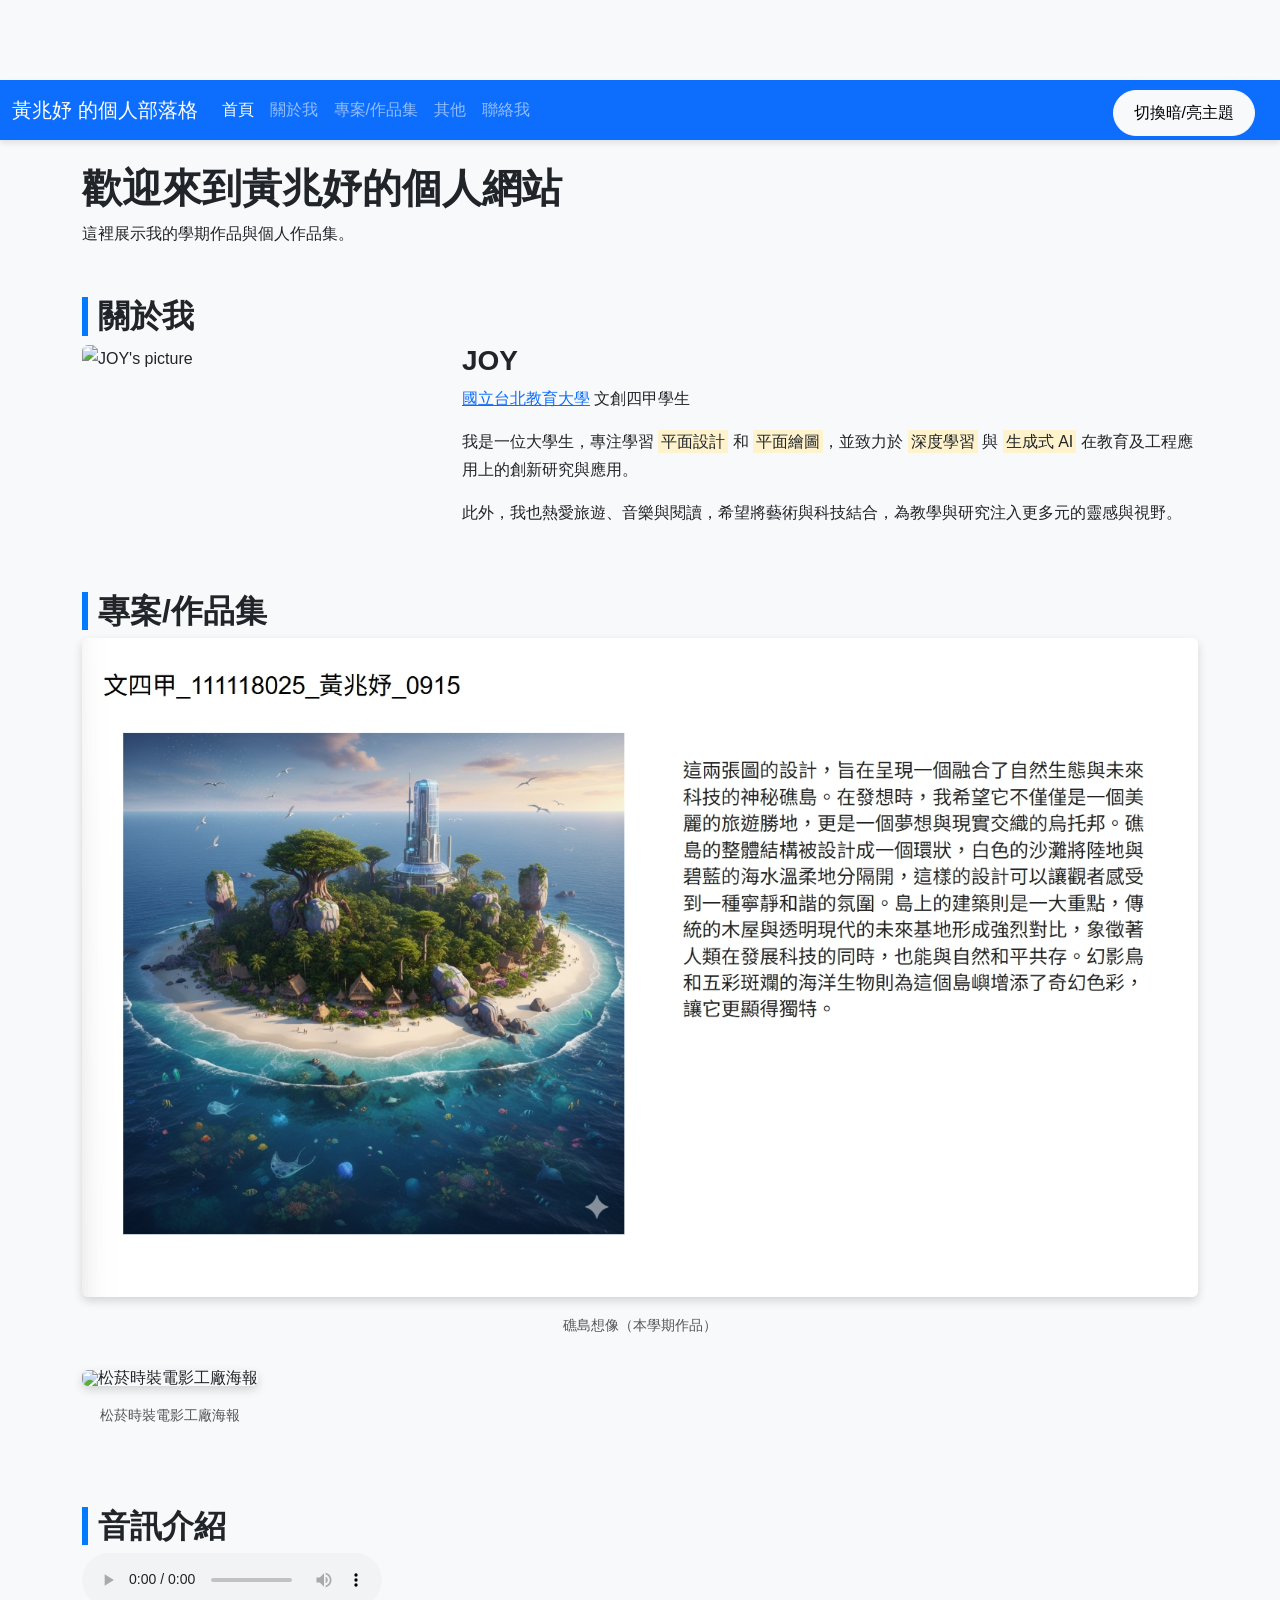
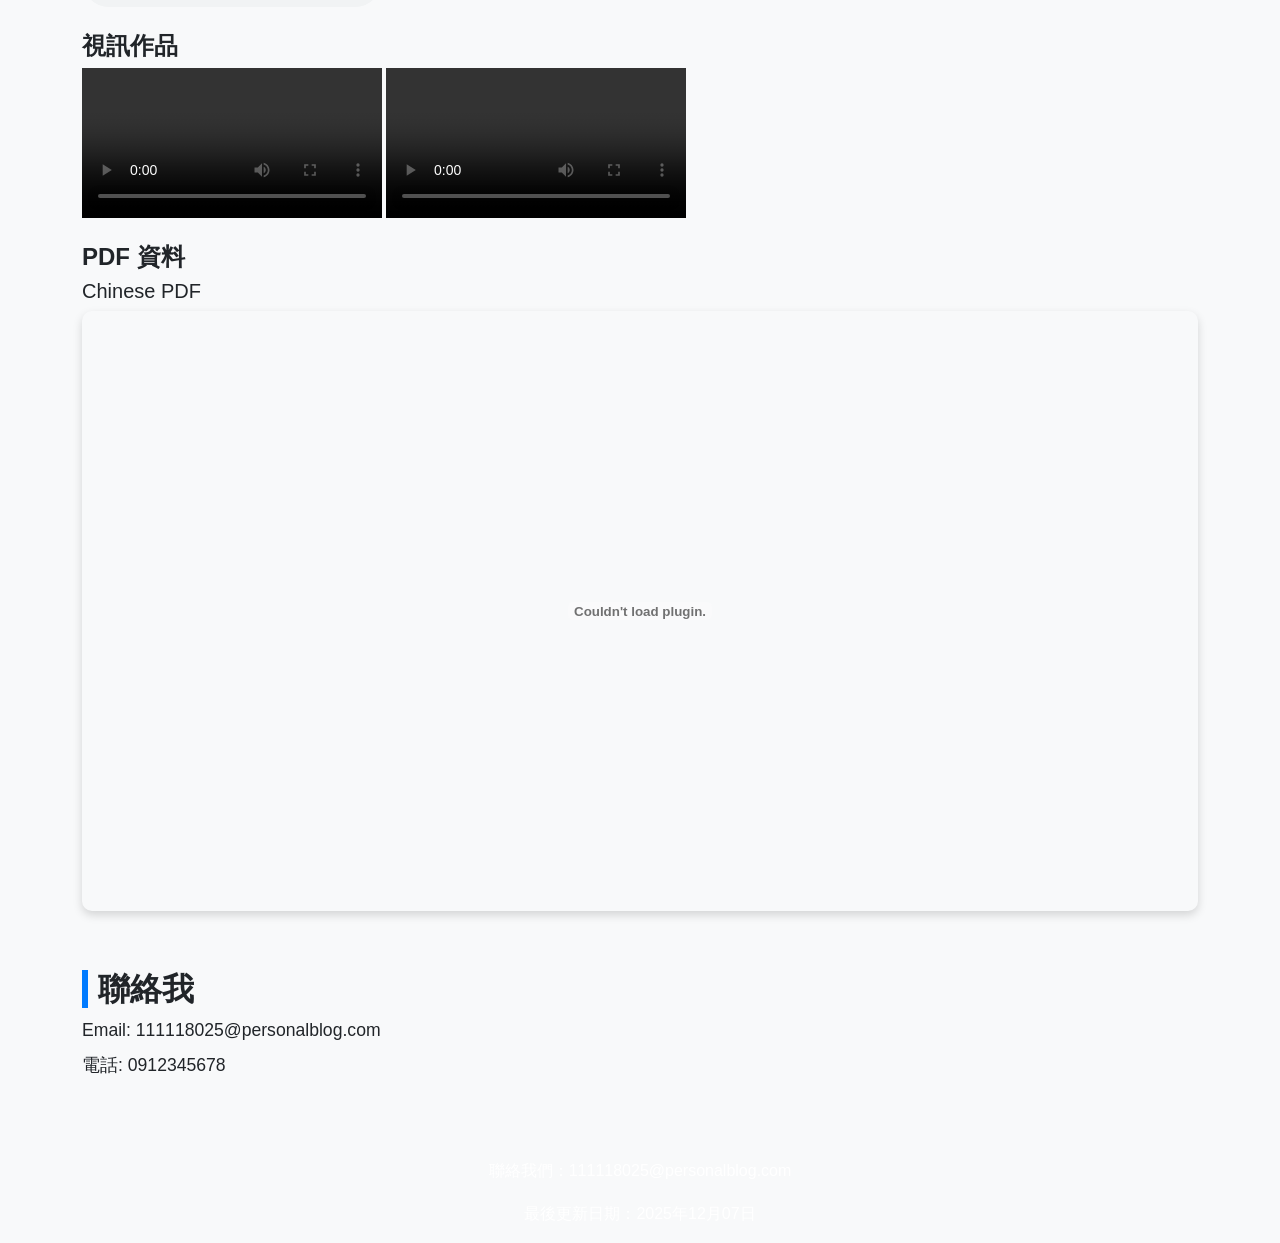
==== index.html @ d4e53119 "Update index.html" ====
<!DOCTYPE html>
<html lang="zh-TW">

<head>
    <meta charset="UTF-8">
    <meta name="viewport" content="width=device-width, initial-scale=1.0">
    <title>黃兆妤's Blog</title>
    <!-- 引入 Bootstrap 的 CSS -->
    <link href="https://cdn.jsdelivr.net/npm/bootstrap@5.3.0-alpha1/dist/css/bootstrap.min.css" rel="stylesheet">
    <link rel="stylesheet" href="css/styles.css">
</head>

<body>
    <!-- 頁頭區 -->
    <header>
        <nav class="navbar navbar-expand-lg navbar-dark bg-primary">
            <div class="container-fluid">
                <a class="navbar-brand" href="#">黃兆妤 的個人部落格</a>
                <button class="navbar-toggler" type="button" data-bs-toggle="collapse" data-bs-target="#navbarNav"
                    aria-controls="navbarNav" aria-expanded="false" aria-label="Toggle navigation">
                    <span class="navbar-toggler-icon"></span>
                </button>
                <div class="collapse navbar-collapse" id="navbarNav">
                    <ul class="navbar-nav">
                        <li class="nav-item"><a class="nav-link active" href="#home">首頁</a></li>
                        <li class="nav-item"><a class="nav-link" href="#about">關於我</a></li>
                        <li class="nav-item"><a class="nav-link" href="#portfolio">專案/作品集</a></li>
                        <li class="nav-item"><a class="nav-link" href="#other">其他</a></li>
                        <li class="nav-item"><a class="nav-link" href="#contact">聯絡我</a></li>
                    </ul>
                </div>
            </div>
        </nav>
        <button id="theme-toggle" class="btn btn-light">切換暗/亮主題</button>
    </header>

    <!-- 主內容區 -->
    <main class="container my-4">

        <!-- 首頁 -->
        <section id="home">
            <h1>歡迎來到黃兆妤的個人網站</h1>
            <p>這裡展示我的學期作品與個人作品集。</p>
        </section>

        <!-- 關於我 -->
        <section id="about" class="my-4">
            <h2>關於我</h2>
            <div class="row">
                <div class="col-md-4">
                    <img src="DSCF1033.JPG" alt="JOY's picture" class="img-fluid rounded">
                </div>
                <div class="col-md-8">
                    <h3>JOY</h3>
                    <p><a href="https://www.ntue.edu.tw/">國立台北教育大學</a> 文創四甲學生</p>
                    <p>我是一位大學生，專注學習 <mark>平面設計</mark> 和 <mark>平面繪圖</mark>，並致力於 <mark>深度學習</mark> 與 <mark>生成式 AI</mark> 在教育及工程應用上的創新研究與應用。</p>
                    <p>此外，我也熱愛旅遊、音樂與閱讀，希望將藝術與科技結合，為教學與研究注入更多元的靈感與視野。</p>
                </div>
            </div>
        </section>

        <!-- 專案/作品集 -->
        <section id="portfolio" class="my-4">
            <h2>專案/作品集</h2>
            <figure class="figure">
                <img src="assets/images/jiaodao.jpg" alt="礁島想像" class="figure-img img-fluid rounded">
                <figcaption class="figure-caption">礁島想像（本學期作品）</figcaption>
            </figure>
            <figure class="figure">
                <img src="assets/images/songyan-poster.jpg" alt="松菸時裝電影工廠海報" class="figure-img img-fluid rounded">
                <figcaption class="figure-caption">松菸時裝電影工廠海報</figcaption>
            </figure>
        </section>

        <!-- 其他 -->
        <section id="other" class="my-4">
            <!-- 音訊介紹 -->
            <section id="section4">
                <h2>音訊介紹</h2>
                <audio controls>
                    <source src="assets/images/audio/music.m4a" type="audio/mpeg">
                </audio>
            </section>

            <h4 class="mt-3">視訊作品</h4>
            <video controls width="300">
                <source src="assets/video/Whispers in the Trees 1.mp4" type="video/mp4">
            </video>
            <video controls width="300">
                <source src="assets/video/Rise Up and Shine.mp4" type="video/mp4">
            </video>

            <h4 class="mt-3">PDF 資料</h4>
            <div class="pdf-container">
                <h5>Chinese PDF</h5>
                <embed src="assets/pdf/chinese.pdf" type="application/pdf" width="100%" height="600px">
            </div>
        </section>

        <!-- 聯絡我 -->
        <section id="contact" class="my-4">
            <h2>聯絡我</h2>
            <p>Email: 111118025@personalblog.com</p>
            <p>電話: 0912345678</p>
        </section>

    </main>

    <!-- 頁尾 -->
    <footer class="text-center py-3 bg-light">
        <p>聯絡我們：111118025@personalblog.com</p>
        <time datetime="2025-12-07">最後更新日期：2025年12月07日</time>
    </footer>

    <!-- 暗主題切換 -->
    <script>
        const toggleBtn = document.getElementById('theme-toggle');
        if (localStorage.getItem('theme') === 'dark') {
            document.body.classList.add('dark-mode');
        }
        toggleBtn.addEventListener('click', () => {
            document.body.classList.toggle('dark-mode');
            if (document.body.classList.contains('dark-mode')) {
                localStorage.setItem('theme', 'dark');
            } else {
                localStorage.setItem('theme', 'light');
            }
        });
    </script>

    <!-- Bootstrap JS -->
    <script src="https://cdn.jsdelivr.net/npm/bootstrap@5.3.0-alpha1/dist/js/bootstrap.bundle.min.js"></script>

</body>
</html>
---- css/styles.css ----
/* ====== 全站字體與基礎設定 ====== */
body {
    font-family: "Microsoft JhengHei", sans-serif;
    line-height: 1.7;
    background-color: #f8f9fa;
    color: #212529;
    transition: background-color 0.3s, color 0.3s;
    padding-top: 80px; /* 預留 Navbar 空間 */
}

/* 暗色模式 */
body.dark-mode {
    background-color: #121212;
    color: #e0e0e0;
}

/* ====== 標題美化 ====== */
h1, h2, h3, h4 {
    font-weight: bold;
}

h2 {
    border-left: 6px solid #007bff;
    padding-left: 10px;
    margin-top: 50px;
}

/* ====== Navbar 美化 ====== */
.navbar {
    box-shadow: 0 3px 6px rgba(0,0,0,0.1);
}

body.dark-mode .navbar {
    background-color: #0d47a1 !important;
}

/* ====== 圖片與作品集 ====== */
figure {
    margin-bottom: 30px;
    text-align: center;
}

figure img {
    max-width: 100%;
    height: auto;
    border-radius: 10px;
    box-shadow: 0 4px 10px rgba(0,0,0,0.15);
}

.figure-caption {
    margin-top: 8px;
    font-size: 0.9rem;
    color: #555;
}

body.dark-mode .figure-caption {
    color: #ccc;
}

/* ====== 卡片風格（音樂 / 影片 / PDF） ====== */
.media-box {
    background: white;
    padding: 20px;
    border-radius: 12px;
    box-shadow: 0 4px 10px rgba(0,0,0,0.1);
    margin-bottom: 25px;
}

body.dark-mode .media-box {
    background: #1f1f1f;
    box-shadow: 0 4px 10px rgba(255,255,255,0.1);
}

/* ====== PDF ====== */
embed {
    width: 100%;
    border-radius: 10px;
    box-shadow: 0 4px 10px rgba(0,0,0,0.15);
}

/* ====== 暗色模式切換按鈕 ====== */
#theme-toggle {
    position: fixed;
    top: 90px;
    right: 25px;
    z-index: 1000;
    border-radius: 50px;
    padding: 10px 20px;
}

body.dark-mode #theme-toggle {
    background-color: #444;
    color: white;
}

/* ====== 聯絡資訊 ====== */
#contact p {
    font-size: 1.1rem;
    margin-bottom: 5px;
}

/* ====== Footer ====== */
footer {
    text-align: center;
    padding: 18px;
    background-color: #343a40;
    color: #fff;
    margin-top: 60px;
}

body.dark-mode footer {
    background-color: #1c1c1c;
}

/* ====== RWD 設計 ====== */
@media (max-width: 768px) {
    #theme-toggle {
        top: 75px;
        right: 10px;
        padding: 8px 14px;
    }

    h2 {
        margin-top: 40px;
    }

    figure img {
        border-radius: 8px;
    }
}
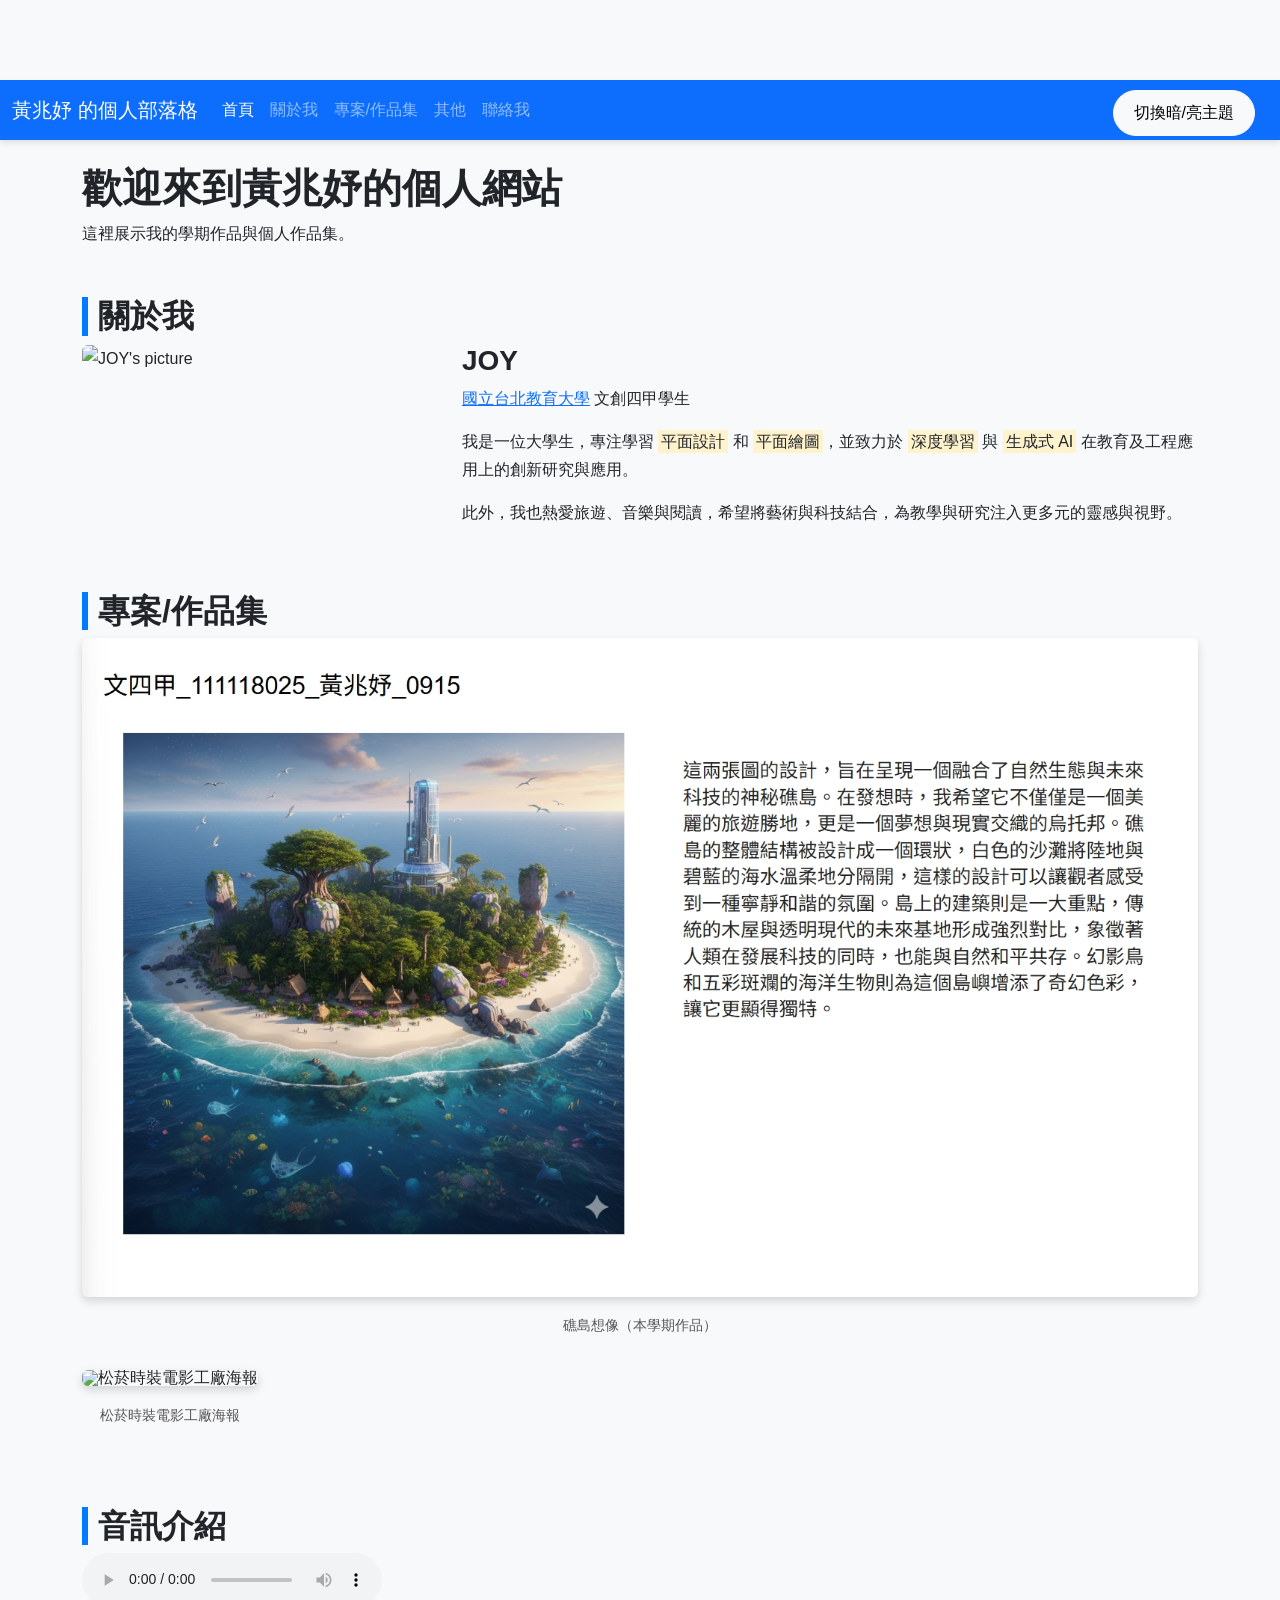
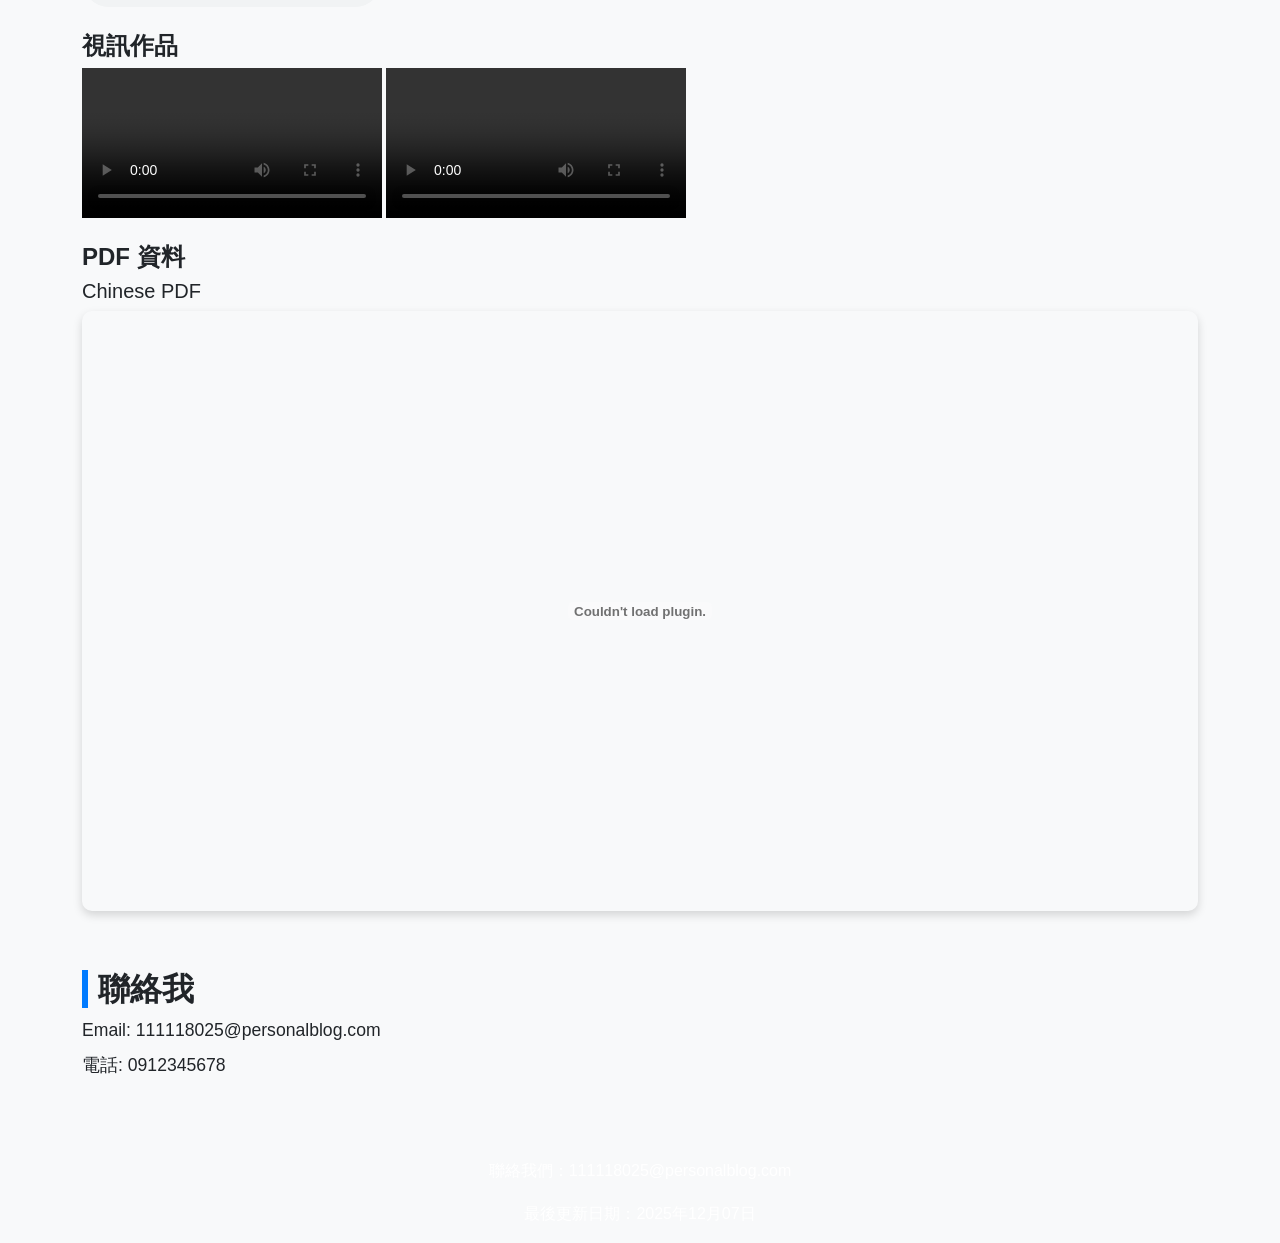
==== commit 610d71d8: "Update index.html" ====
--- a/index.html
+++ b/index.html
@@ -93,7 +93,7 @@
             <h4 class="mt-3">PDF 資料</h4>
             <div class="pdf-container">
                 <h5>Chinese PDF</h5>
-                <embed src="assets/pdf/chinese.pdf" type="application/pdf" width="100%" height="600px">
+                <embed src="assets/images/chinese.pdf" type="application/pdf" width="100%" height="600px">
             </div>
         </section>
 
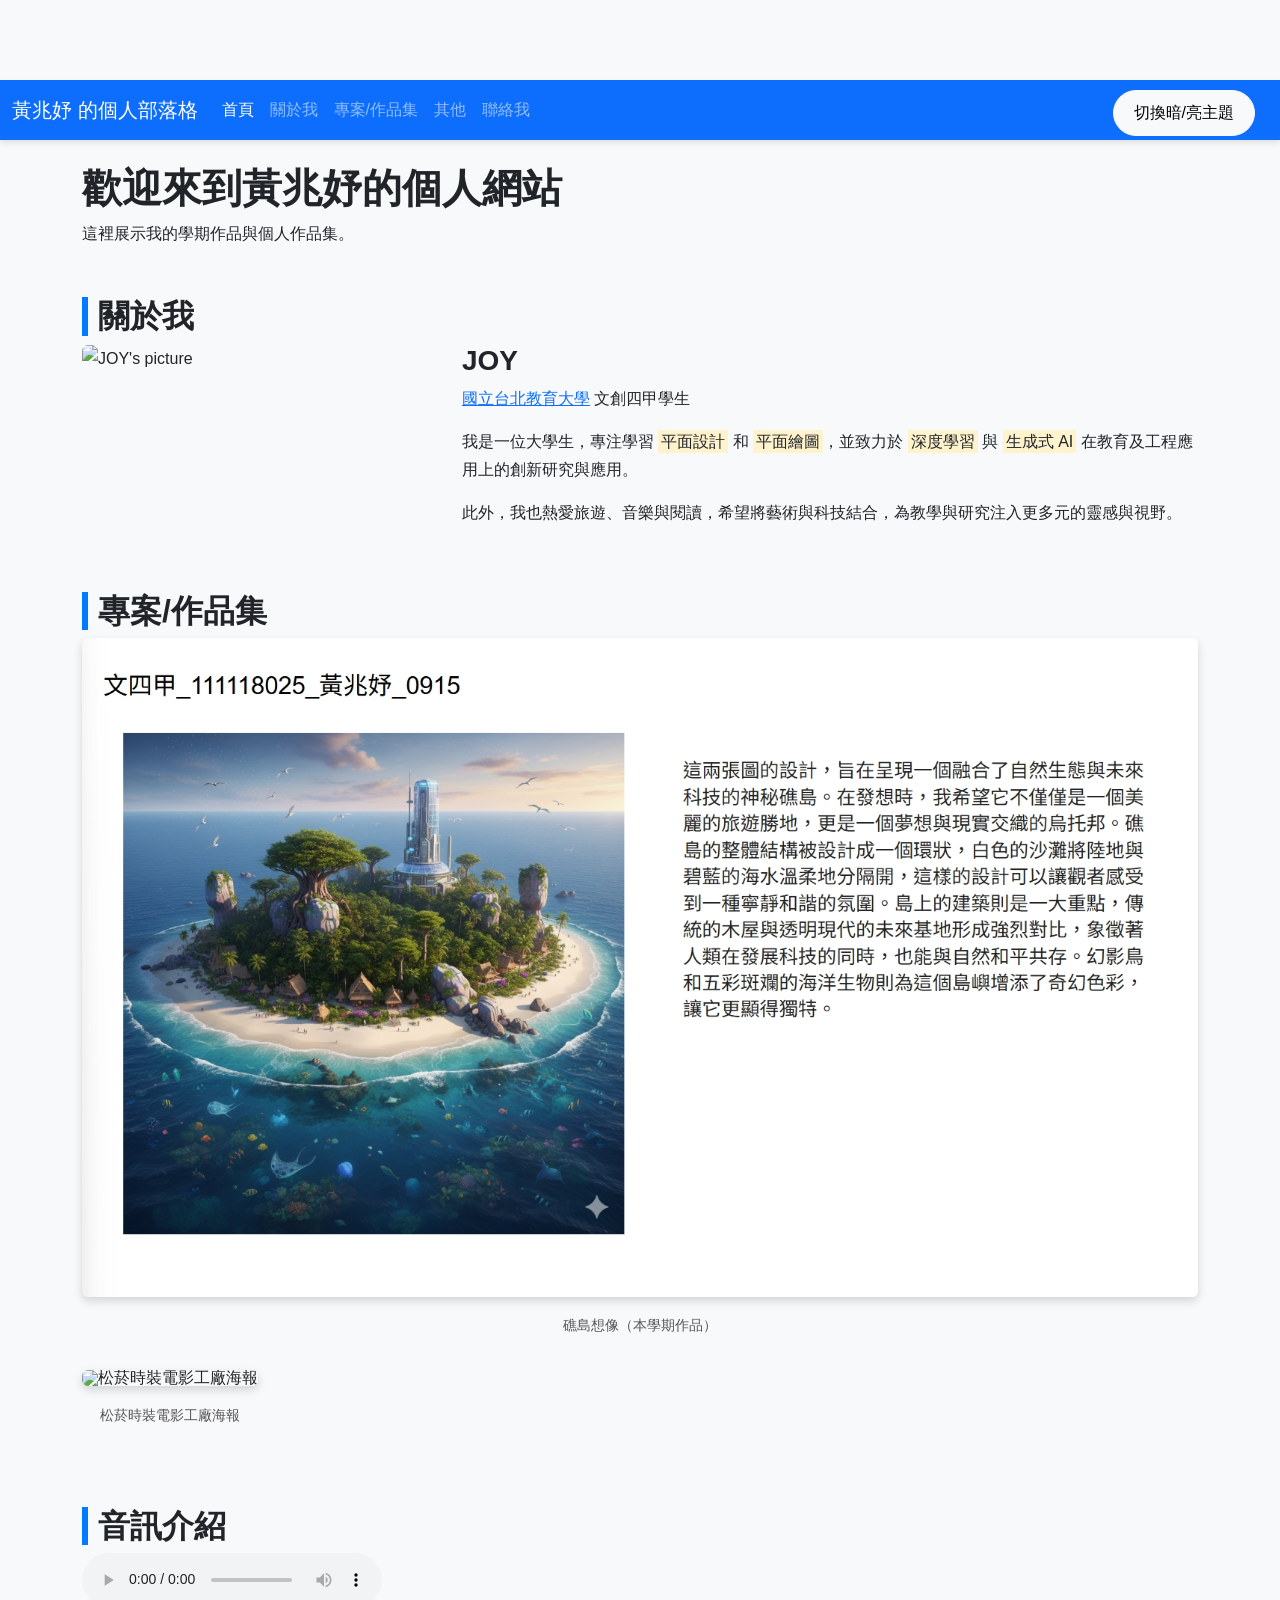
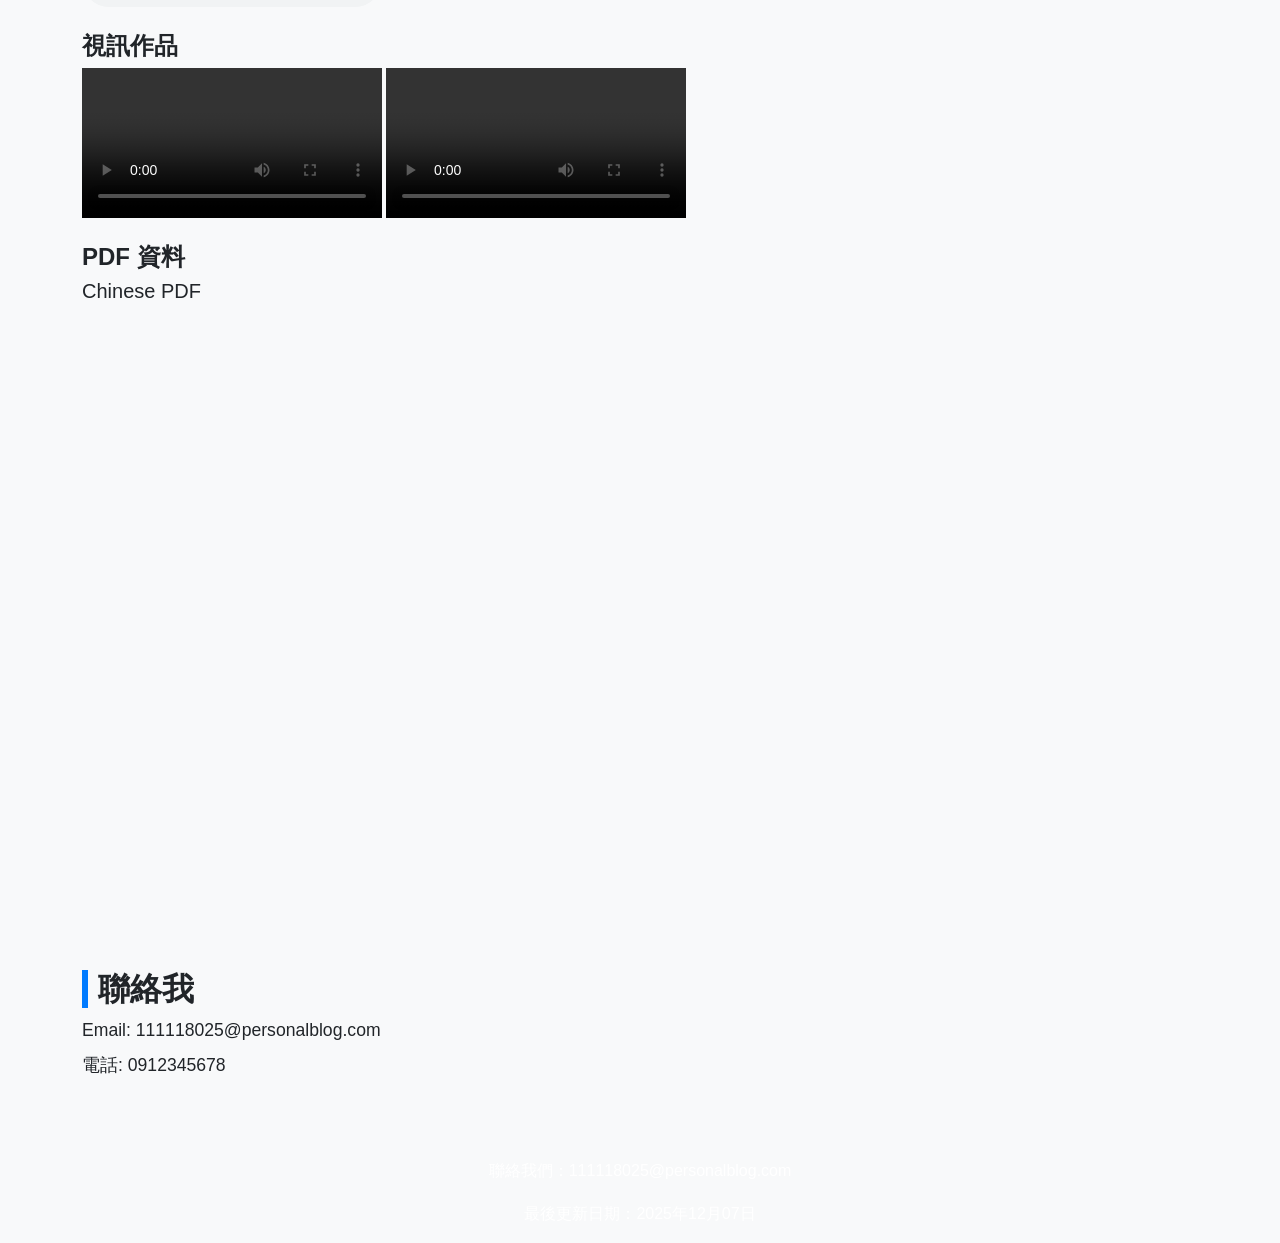
==== commit 58b32bc1: "Update index.html" ====
--- a/index.html
+++ b/index.html
@@ -93,7 +93,7 @@
             <h4 class="mt-3">PDF 資料</h4>
             <div class="pdf-container">
                 <h5>Chinese PDF</h5>
-                <embed src="assets/images/chinese.pdf" type="application/pdf" width="100%" height="600px">
+                <iframe src="assets/images/chinese.pdf" width="100%" height="600px"></iframe>
             </div>
         </section>
 
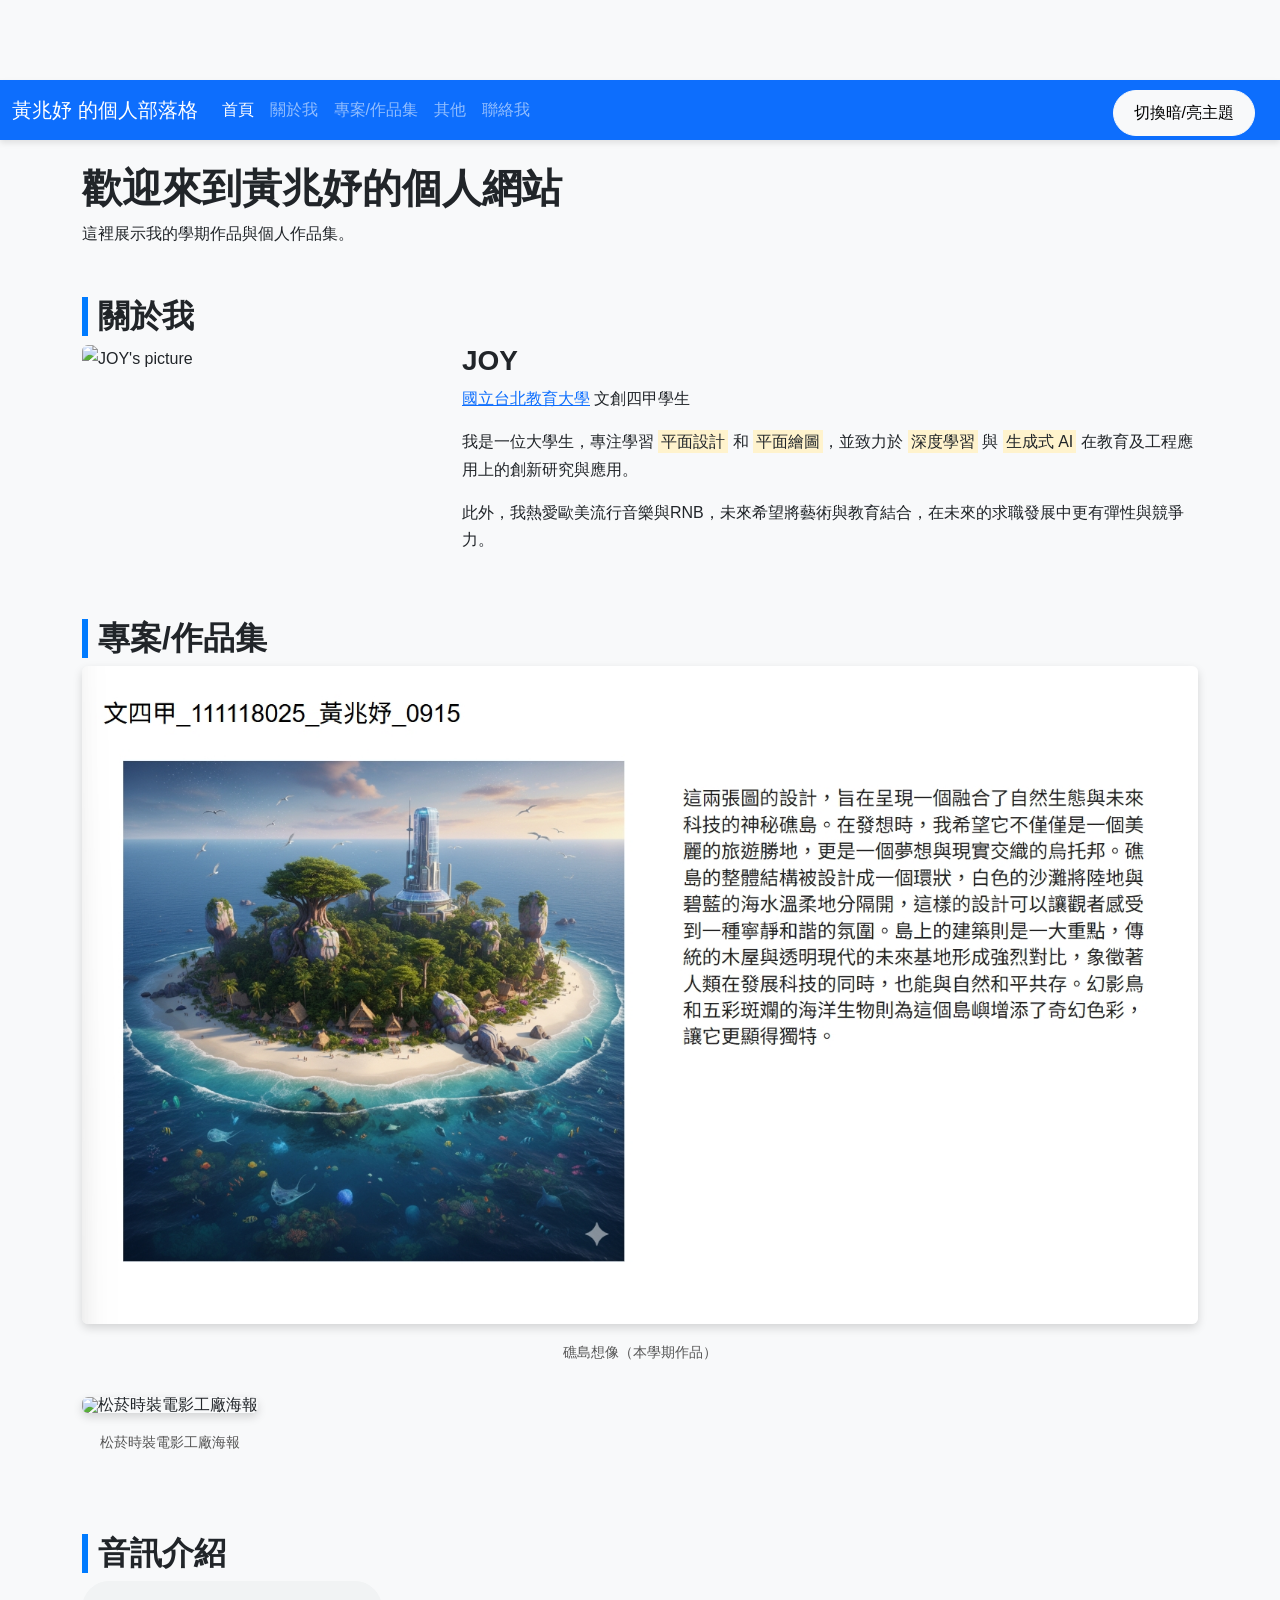
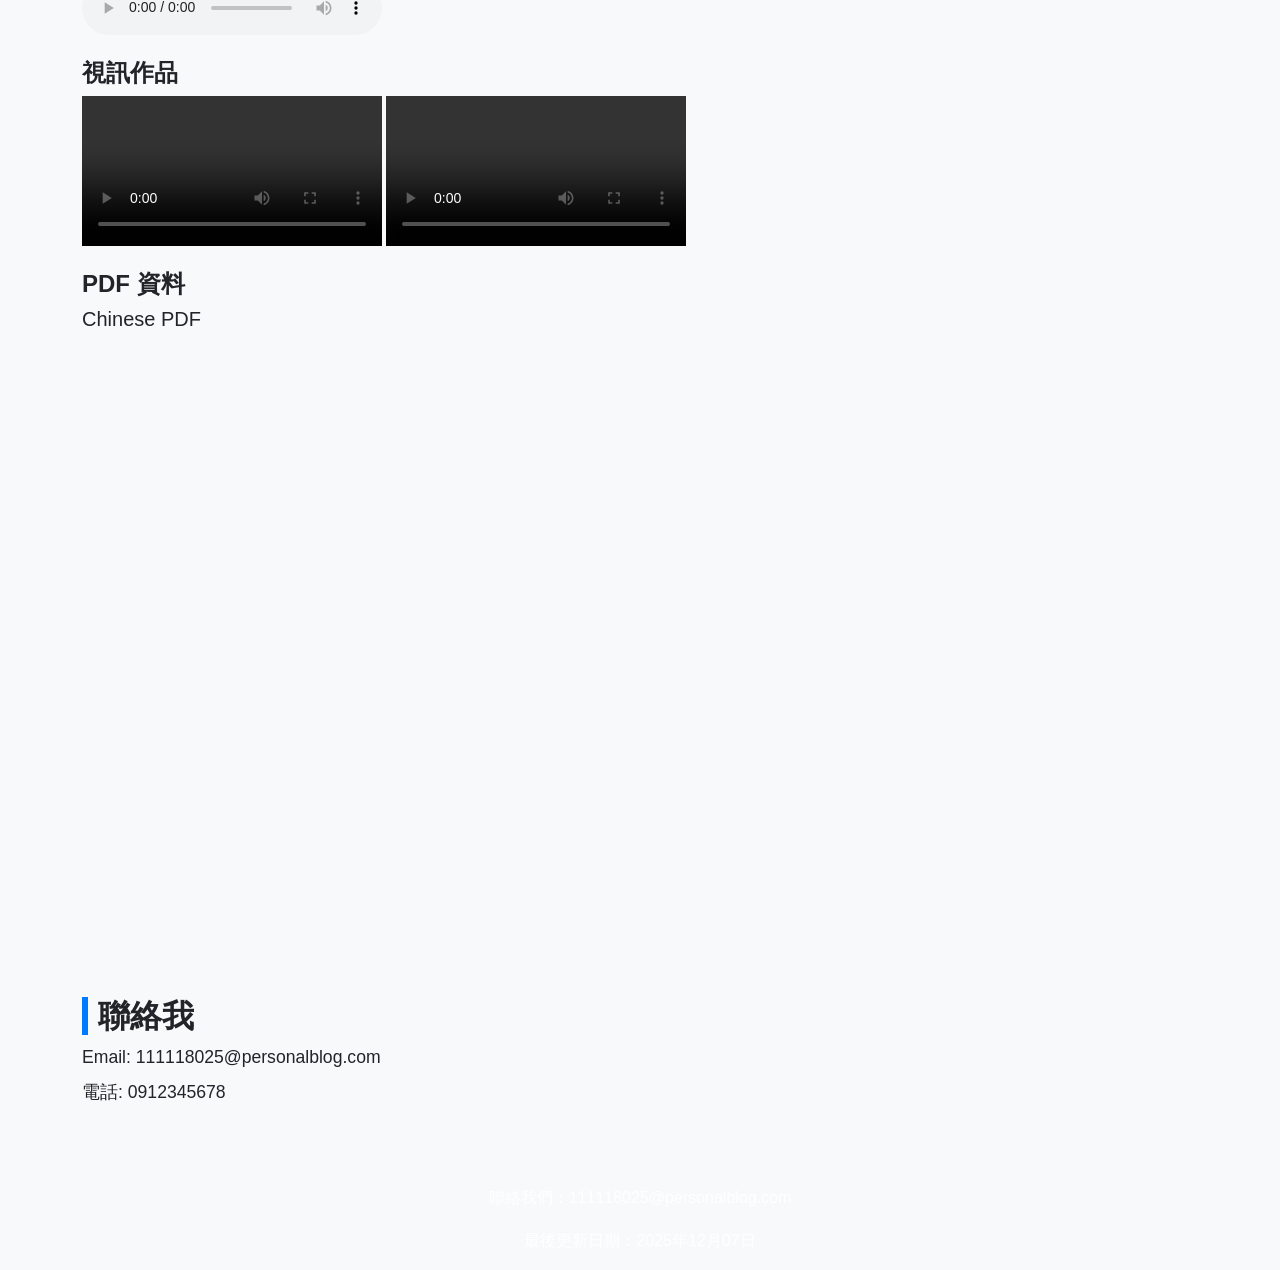
==== commit 59e291d9: "Update index.html" ====
--- a/index.html
+++ b/index.html
@@ -54,7 +54,7 @@
                     <h3>JOY</h3>
                     <p><a href="https://www.ntue.edu.tw/">國立台北教育大學</a> 文創四甲學生</p>
                     <p>我是一位大學生，專注學習 <mark>平面設計</mark> 和 <mark>平面繪圖</mark>，並致力於 <mark>深度學習</mark> 與 <mark>生成式 AI</mark> 在教育及工程應用上的創新研究與應用。</p>
-                    <p>此外，我也熱愛旅遊、音樂與閱讀，希望將藝術與科技結合，為教學與研究注入更多元的靈感與視野。</p>
+                    <p>此外，我熱愛歐美流行音樂與RNB，未來希望將藝術與教育結合，在未來的求職發展中更有彈性與競爭力。</p>
                 </div>
             </div>
         </section>
@@ -133,3 +133,4 @@
 
 </body>
 </html>
+
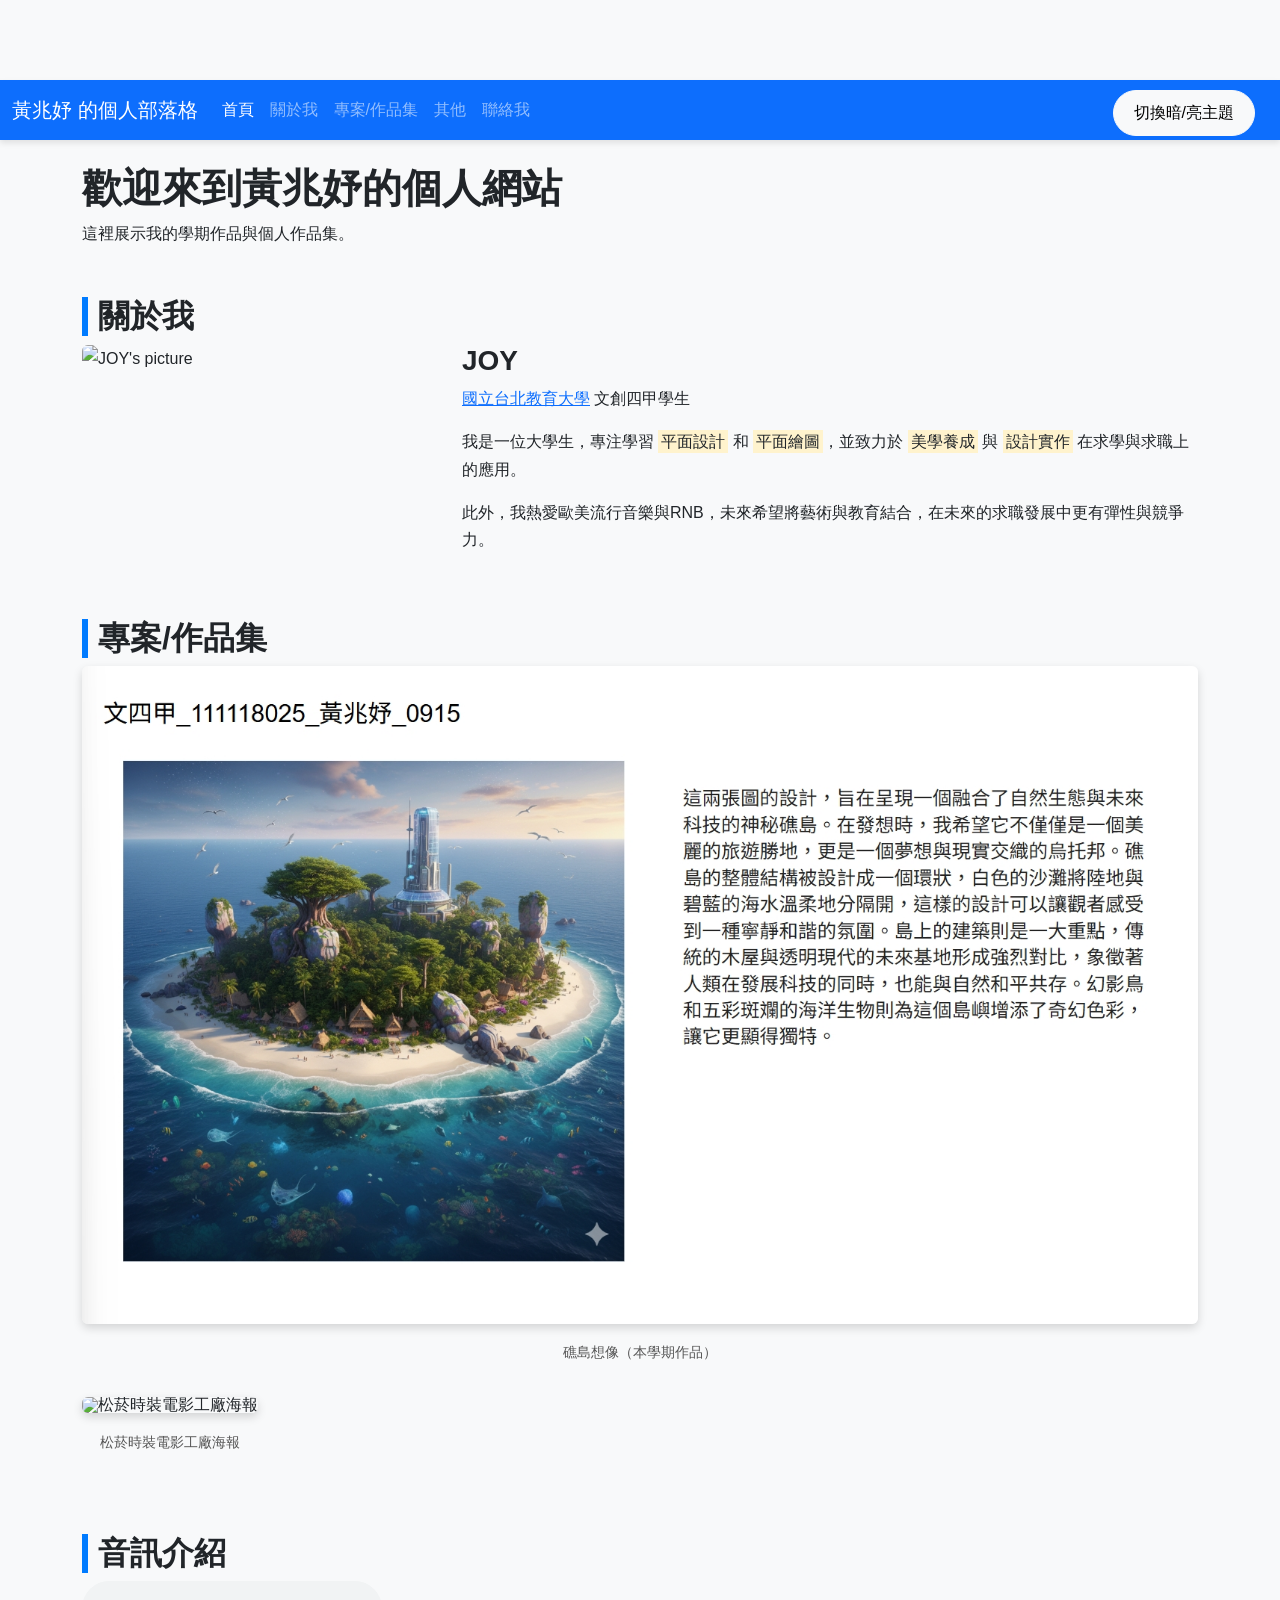
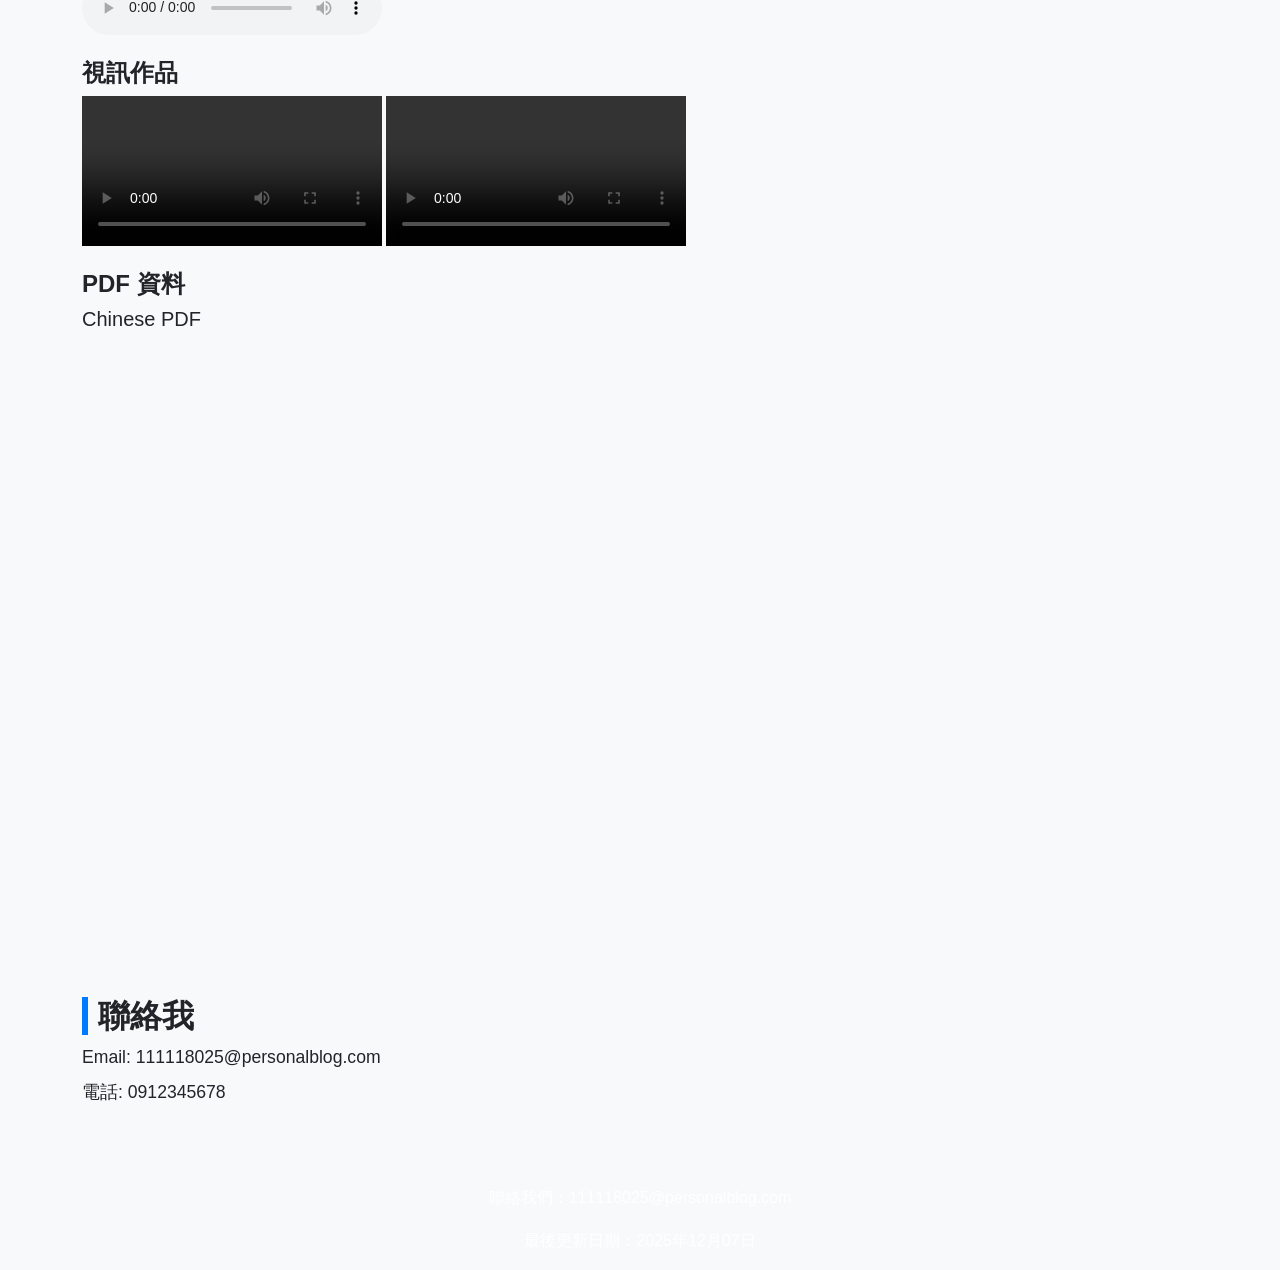
==== commit a400ba93: "Update index.html" ====
--- a/index.html
+++ b/index.html
@@ -53,7 +53,7 @@
                 <div class="col-md-8">
                     <h3>JOY</h3>
                     <p><a href="https://www.ntue.edu.tw/">國立台北教育大學</a> 文創四甲學生</p>
-                    <p>我是一位大學生，專注學習 <mark>平面設計</mark> 和 <mark>平面繪圖</mark>，並致力於 <mark>深度學習</mark> 與 <mark>生成式 AI</mark> 在教育及工程應用上的創新研究與應用。</p>
+                    <p>我是一位大學生，專注學習 <mark>平面設計</mark> 和 <mark>平面繪圖</mark>，並致力於 <mark>美學養成</mark> 與 <mark>設計實作</mark> 在求學與求職上的應用。</p>
                     <p>此外，我熱愛歐美流行音樂與RNB，未來希望將藝術與教育結合，在未來的求職發展中更有彈性與競爭力。</p>
                 </div>
             </div>
@@ -134,3 +134,4 @@
 </body>
 </html>
 
+
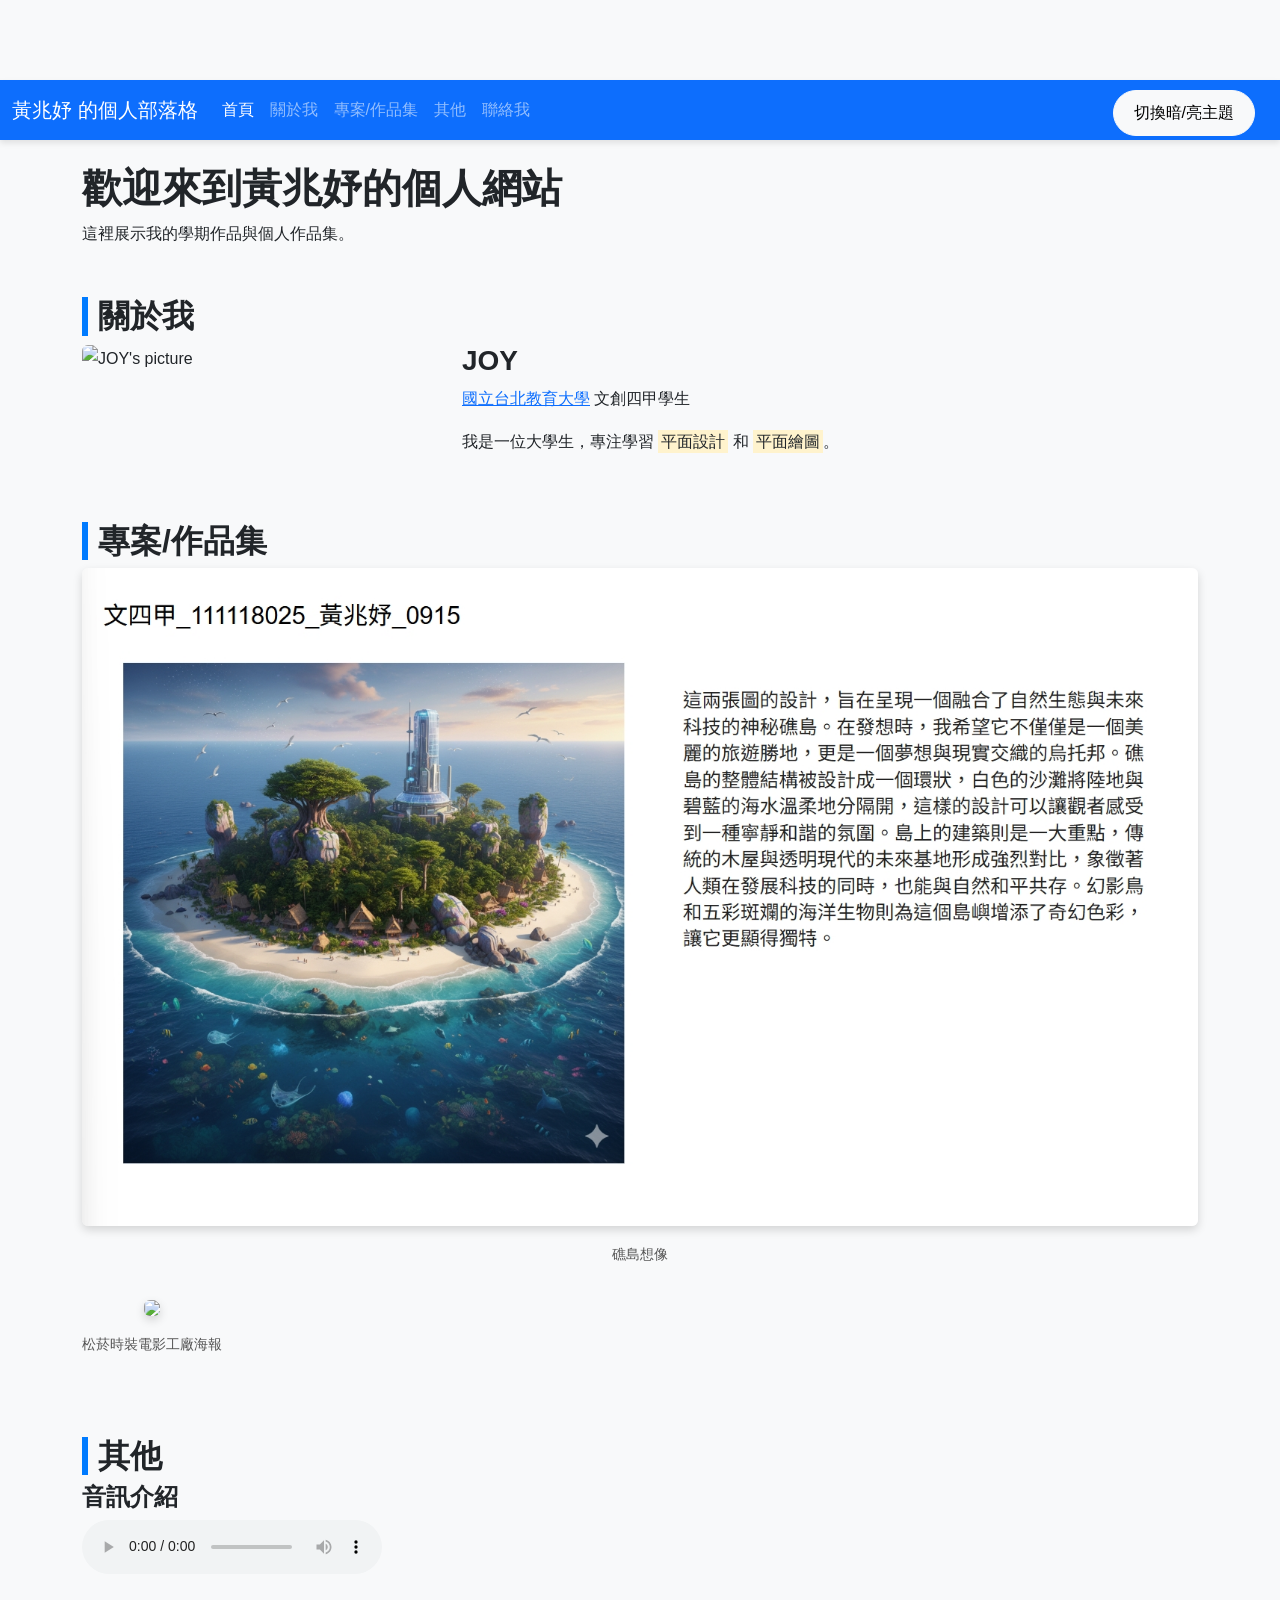
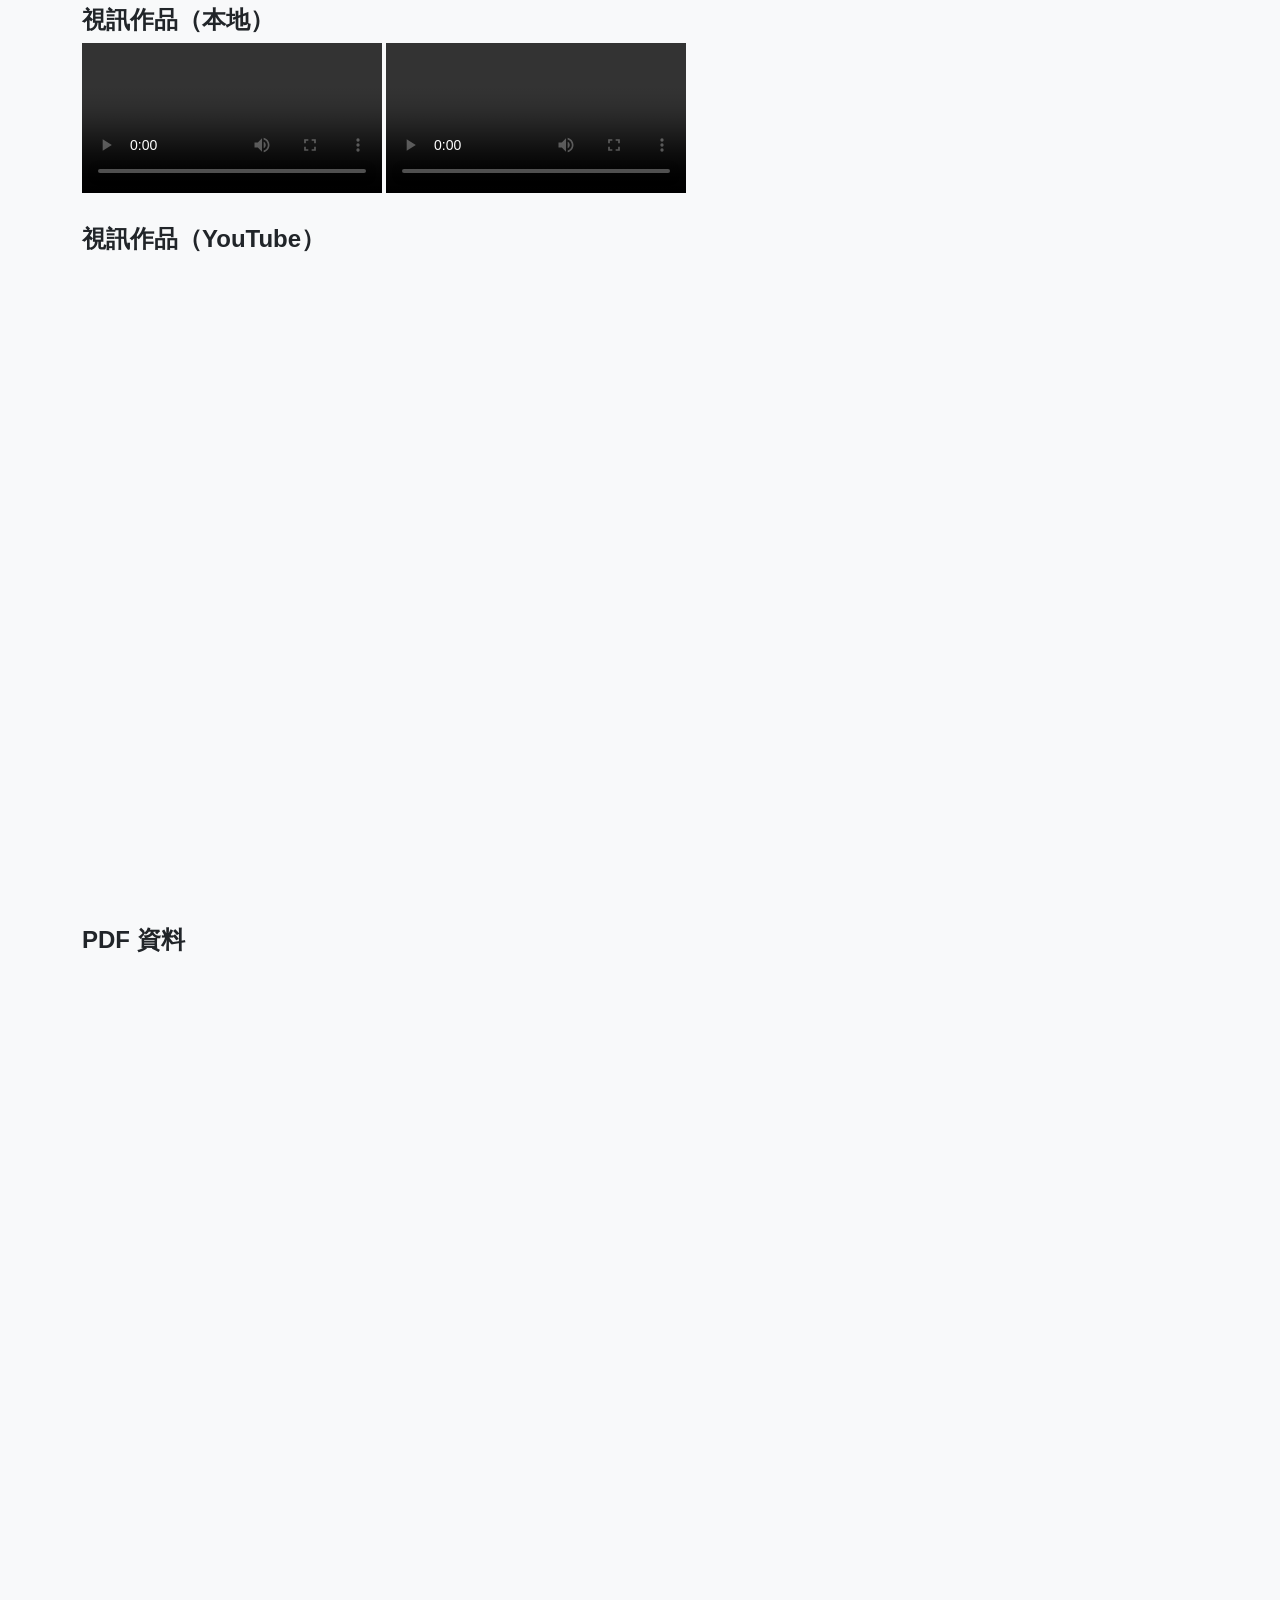
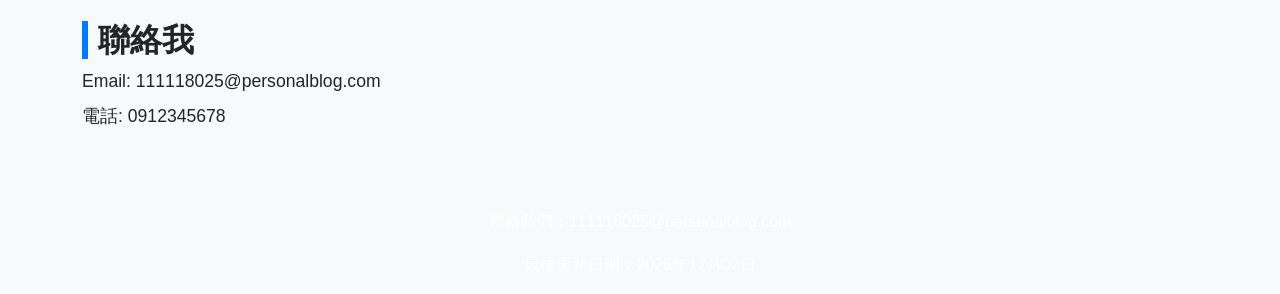
==== commit 12d0bef0: "Update index.html" ====
--- a/index.html
+++ b/index.html
@@ -5,9 +5,30 @@
     <meta charset="UTF-8">
     <meta name="viewport" content="width=device-width, initial-scale=1.0">
     <title>黃兆妤's Blog</title>
-    <!-- 引入 Bootstrap 的 CSS -->
+
+    <!-- Bootstrap CSS -->
     <link href="https://cdn.jsdelivr.net/npm/bootstrap@5.3.0-alpha1/dist/css/bootstrap.min.css" rel="stylesheet">
     <link rel="stylesheet" href="css/styles.css">
+
+    <!-- YouTube RWD -->
+    <style>
+        .video-container {
+            position: relative;
+            width: 100%;
+            max-width: 800px;
+            padding-top: 56.25%;
+            margin: 20px auto;
+        }
+
+        .video-container iframe {
+            position: absolute;
+            top: 0;
+            left: 0;
+            width: 100%;
+            height: 100%;
+            border-radius: 8px;
+        }
+    </style>
 </head>
 
 <body>
@@ -16,8 +37,8 @@
         <nav class="navbar navbar-expand-lg navbar-dark bg-primary">
             <div class="container-fluid">
                 <a class="navbar-brand" href="#">黃兆妤 的個人部落格</a>
-                <button class="navbar-toggler" type="button" data-bs-toggle="collapse" data-bs-target="#navbarNav"
-                    aria-controls="navbarNav" aria-expanded="false" aria-label="Toggle navigation">
+                <button class="navbar-toggler" type="button" data-bs-toggle="collapse"
+                    data-bs-target="#navbarNav">
                     <span class="navbar-toggler-icon"></span>
                 </button>
                 <div class="collapse navbar-collapse" id="navbarNav">
@@ -34,16 +55,14 @@
         <button id="theme-toggle" class="btn btn-light">切換暗/亮主題</button>
     </header>
 
-    <!-- 主內容區 -->
+    <!-- 主內容 -->
     <main class="container my-4">
 
-        <!-- 首頁 -->
         <section id="home">
             <h1>歡迎來到黃兆妤的個人網站</h1>
             <p>這裡展示我的學期作品與個人作品集。</p>
         </section>
 
-        <!-- 關於我 -->
         <section id="about" class="my-4">
             <h2>關於我</h2>
             <div class="row">
@@ -53,36 +72,32 @@
                 <div class="col-md-8">
                     <h3>JOY</h3>
                     <p><a href="https://www.ntue.edu.tw/">國立台北教育大學</a> 文創四甲學生</p>
-                    <p>我是一位大學生，專注學習 <mark>平面設計</mark> 和 <mark>平面繪圖</mark>，並致力於 <mark>美學養成</mark> 與 <mark>設計實作</mark> 在求學與求職上的應用。</p>
-                    <p>此外，我熱愛歐美流行音樂與RNB，未來希望將藝術與教育結合，在未來的求職發展中更有彈性與競爭力。</p>
+                    <p>我是一位大學生，專注學習 <mark>平面設計</mark> 和 <mark>平面繪圖</mark>。</p>
                 </div>
             </div>
         </section>
 
-        <!-- 專案/作品集 -->
         <section id="portfolio" class="my-4">
             <h2>專案/作品集</h2>
             <figure class="figure">
-                <img src="assets/images/jiaodao.jpg" alt="礁島想像" class="figure-img img-fluid rounded">
-                <figcaption class="figure-caption">礁島想像（本學期作品）</figcaption>
+                <img src="assets/images/jiaodao.jpg" class="figure-img img-fluid rounded">
+                <figcaption class="figure-caption">礁島想像</figcaption>
             </figure>
             <figure class="figure">
-                <img src="assets/images/songyan-poster.jpg" alt="松菸時裝電影工廠海報" class="figure-img img-fluid rounded">
+                <img src="assets/images/songyan-poster.jpg" class="figure-img img-fluid rounded">
                 <figcaption class="figure-caption">松菸時裝電影工廠海報</figcaption>
             </figure>
         </section>
 
-        <!-- 其他 -->
         <section id="other" class="my-4">
-            <!-- 音訊介紹 -->
-            <section id="section4">
-                <h2>音訊介紹</h2>
-                <audio controls>
-                    <source src="assets/images/audio/music.m4a" type="audio/mpeg">
-                </audio>
-            </section>
+            <h2>其他</h2>
 
-            <h4 class="mt-3">視訊作品</h4>
+            <h4>音訊介紹</h4>
+            <audio controls>
+                <source src="assets/images/audio/music.m4a" type="audio/mpeg">
+            </audio>
+
+            <h4 class="mt-4">視訊作品（本地）</h4>
             <video controls width="300">
                 <source src="assets/video/Whispers in the Trees 1.mp4" type="video/mp4">
             </video>
@@ -90,14 +105,21 @@
                 <source src="assets/video/Rise Up and Shine.mp4" type="video/mp4">
             </video>
 
-            <h4 class="mt-3">PDF 資料</h4>
-            <div class="pdf-container">
-                <h5>Chinese PDF</h5>
-                <iframe src="assets/images/chinese.pdf" width="100%" height="600px"></iframe>
+            <!-- ✅ YouTube 嵌入 -->
+            <h4 class="mt-4">視訊作品（YouTube）</h4>
+            <div class="video-container">
+                <iframe
+                    src="https://www.youtube.com/embed/we3VSvHTGII"
+                    title="YouTube video player"
+                    allow="accelerometer; autoplay; clipboard-write; encrypted-media; gyroscope; picture-in-picture"
+                    allowfullscreen>
+                </iframe>
             </div>
+
+            <h4 class="mt-4">PDF 資料</h4>
+            <iframe src="assets/images/chinese.pdf" width="100%" height="600px"></iframe>
         </section>
 
-        <!-- 聯絡我 -->
         <section id="contact" class="my-4">
             <h2>聯絡我</h2>
             <p>Email: 111118025@personalblog.com</p>
@@ -106,32 +128,19 @@
 
     </main>
 
-    <!-- 頁尾 -->
     <footer class="text-center py-3 bg-light">
         <p>聯絡我們：111118025@personalblog.com</p>
         <time datetime="2025-12-07">最後更新日期：2025年12月07日</time>
     </footer>
 
-    <!-- 暗主題切換 -->
     <script>
         const toggleBtn = document.getElementById('theme-toggle');
-        if (localStorage.getItem('theme') === 'dark') {
-            document.body.classList.add('dark-mode');
-        }
         toggleBtn.addEventListener('click', () => {
             document.body.classList.toggle('dark-mode');
-            if (document.body.classList.contains('dark-mode')) {
-                localStorage.setItem('theme', 'dark');
-            } else {
-                localStorage.setItem('theme', 'light');
-            }
         });
     </script>
 
-    <!-- Bootstrap JS -->
     <script src="https://cdn.jsdelivr.net/npm/bootstrap@5.3.0-alpha1/dist/js/bootstrap.bundle.min.js"></script>
+</body>
 
-</body>
 </html>
-
-
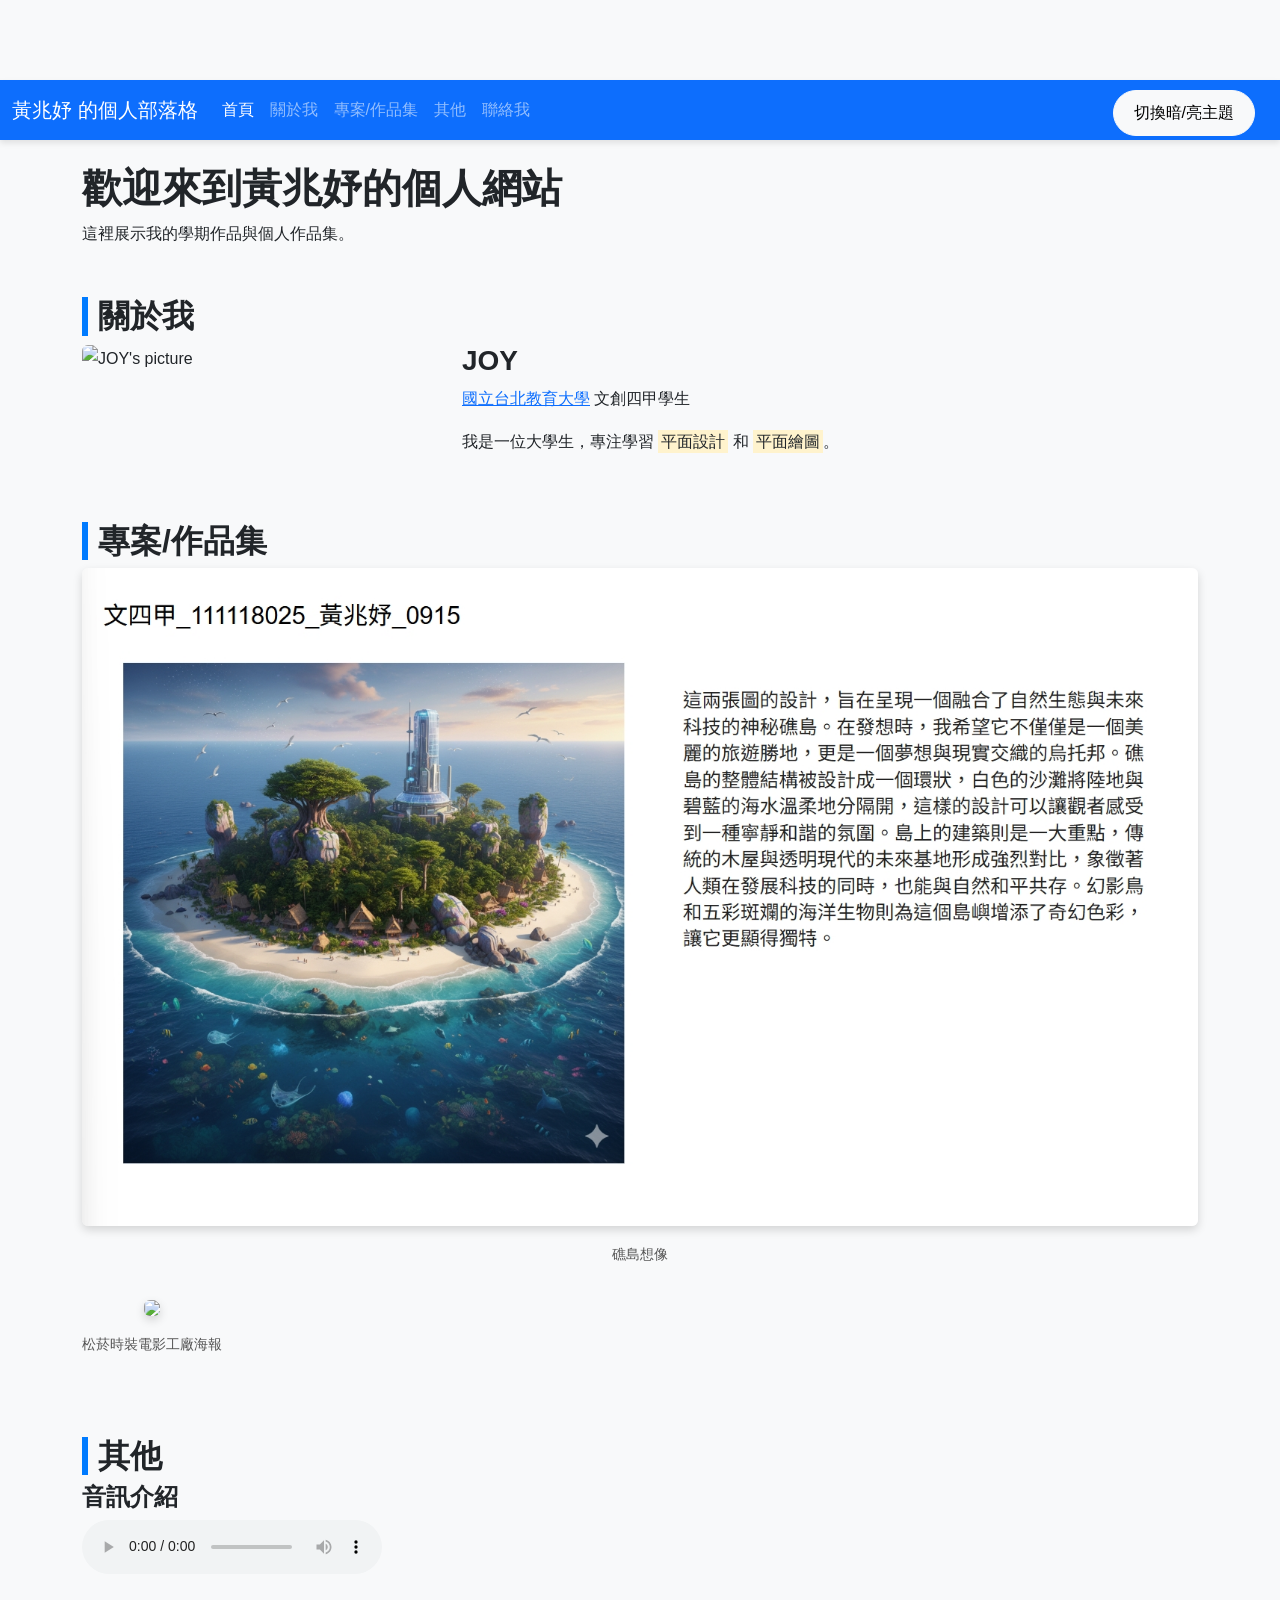
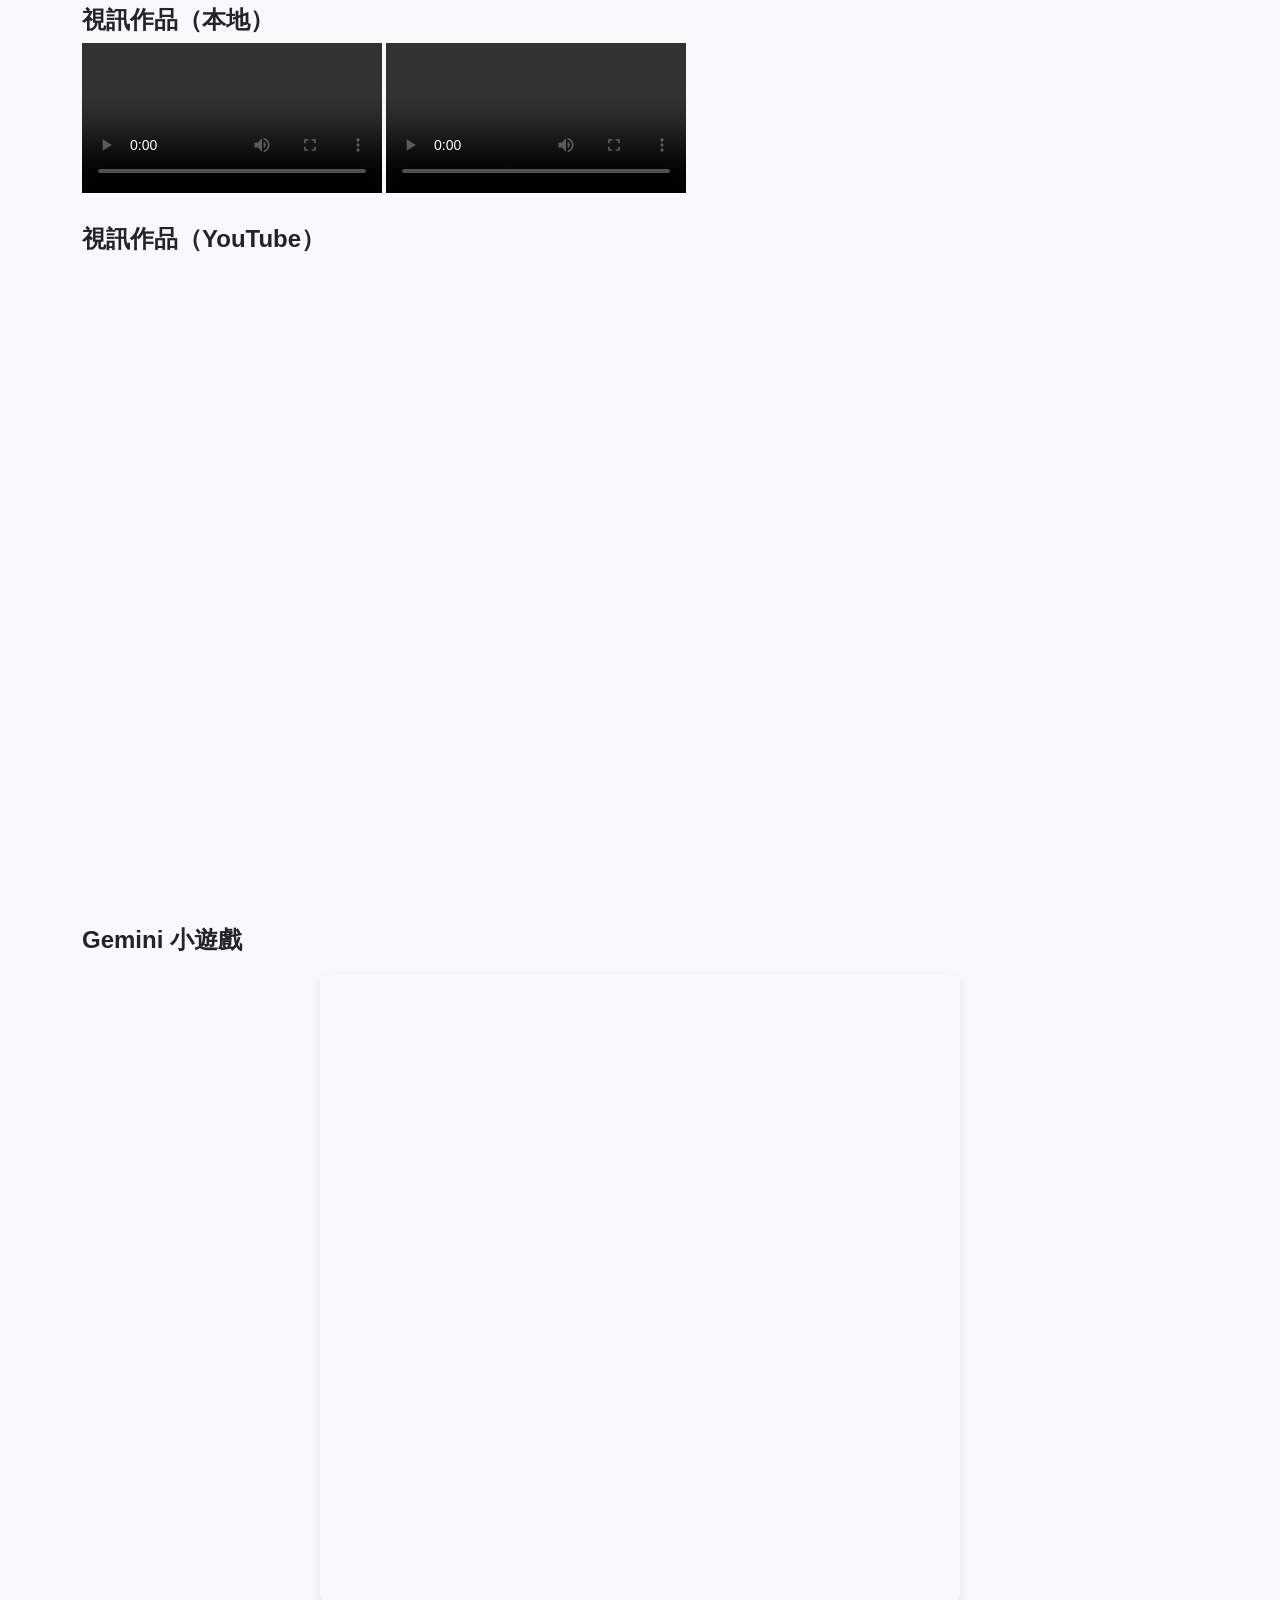
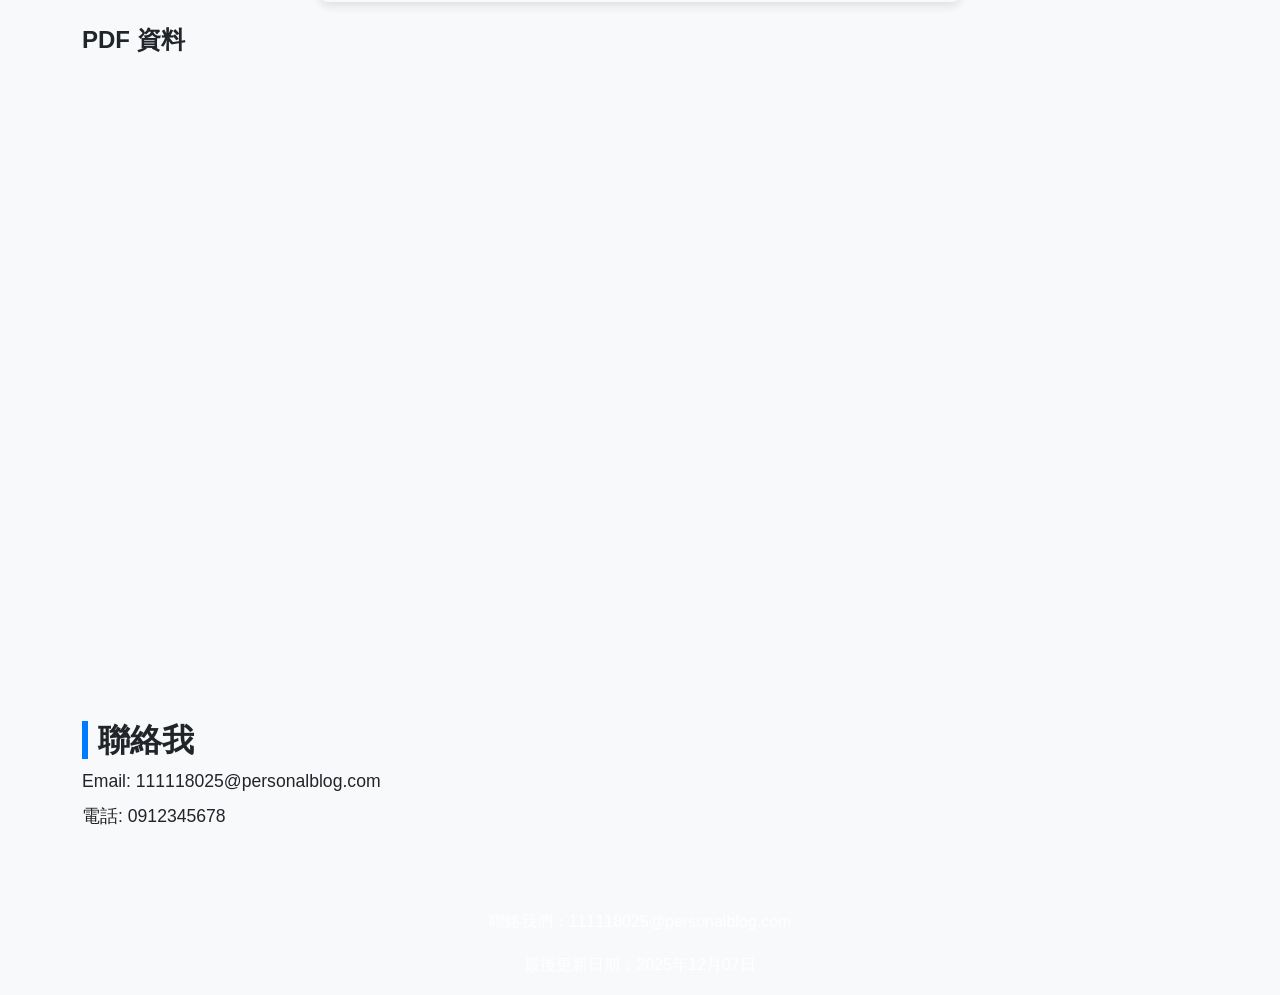
==== commit e0588a06: "Update index.html" ====
--- a/index.html
+++ b/index.html
@@ -2,145 +2,197 @@
 <html lang="zh-TW">
 
 <head>
-    <meta charset="UTF-8">
-    <meta name="viewport" content="width=device-width, initial-scale=1.0">
+    <meta charset="UTF-8" />
+    <meta name="viewport" content="width=device-width, initial-scale=1" />
     <title>黃兆妤's Blog</title>
 
     <!-- Bootstrap CSS -->
-    <link href="https://cdn.jsdelivr.net/npm/bootstrap@5.3.0-alpha1/dist/css/bootstrap.min.css" rel="stylesheet">
-    <link rel="stylesheet" href="css/styles.css">
+    <link
+      href="https://cdn.jsdelivr.net/npm/bootstrap@5.3.0-alpha1/dist/css/bootstrap.min.css"
+      rel="stylesheet"
+    />
+    <link rel="stylesheet" href="css/styles.css" />
 
-    <!-- YouTube RWD -->
+    <!-- YouTube RWD 與遊戲容器 CSS -->
     <style>
-        .video-container {
-            position: relative;
-            width: 100%;
-            max-width: 800px;
-            padding-top: 56.25%;
-            margin: 20px auto;
-        }
+      .video-container {
+        position: relative;
+        width: 100%;
+        max-width: 800px;
+        padding-top: 56.25%;
+        margin: 20px auto;
+      }
 
-        .video-container iframe {
-            position: absolute;
-            top: 0;
-            left: 0;
-            width: 100%;
-            height: 100%;
-            border-radius: 8px;
-        }
+      .video-container iframe {
+        position: absolute;
+        top: 0;
+        left: 0;
+        width: 100%;
+        height: 100%;
+        border-radius: 8px;
+      }
+
+      .game-container {
+        position: relative;
+        width: 100%;
+        max-width: 640px;
+        padding-top: 56.25%; /* 16:9 */
+        margin: 20px auto;
+        border-radius: 8px;
+        overflow: hidden;
+        box-shadow: 0 4px 10px rgba(0, 0, 0, 0.1);
+      }
+
+      .game-container iframe {
+        position: absolute;
+        top: 0;
+        left: 0;
+        width: 100%;
+        height: 100%;
+        border: none;
+        display: block;
+      }
     </style>
 </head>
 
 <body>
-    <!-- 頁頭區 -->
-    <header>
-        <nav class="navbar navbar-expand-lg navbar-dark bg-primary">
-            <div class="container-fluid">
-                <a class="navbar-brand" href="#">黃兆妤 的個人部落格</a>
-                <button class="navbar-toggler" type="button" data-bs-toggle="collapse"
-                    data-bs-target="#navbarNav">
-                    <span class="navbar-toggler-icon"></span>
-                </button>
-                <div class="collapse navbar-collapse" id="navbarNav">
-                    <ul class="navbar-nav">
-                        <li class="nav-item"><a class="nav-link active" href="#home">首頁</a></li>
-                        <li class="nav-item"><a class="nav-link" href="#about">關於我</a></li>
-                        <li class="nav-item"><a class="nav-link" href="#portfolio">專案/作品集</a></li>
-                        <li class="nav-item"><a class="nav-link" href="#other">其他</a></li>
-                        <li class="nav-item"><a class="nav-link" href="#contact">聯絡我</a></li>
-                    </ul>
-                </div>
-            </div>
-        </nav>
-        <button id="theme-toggle" class="btn btn-light">切換暗/亮主題</button>
-    </header>
+  <!-- 頁頭區 -->
+  <header>
+    <nav class="navbar navbar-expand-lg navbar-dark bg-primary">
+      <div class="container-fluid">
+        <a class="navbar-brand" href="#">黃兆妤 的個人部落格</a>
+        <button
+          class="navbar-toggler"
+          type="button"
+          data-bs-toggle="collapse"
+          data-bs-target="#navbarNav"
+        >
+          <span class="navbar-toggler-icon"></span>
+        </button>
+        <div class="collapse navbar-collapse" id="navbarNav">
+          <ul class="navbar-nav">
+            <li class="nav-item"><a class="nav-link active" href="#home"
+              >首頁</a
+            ></li>
+            <li class="nav-item"><a class="nav-link" href="#about">關於我</a></li>
+            <li class="nav-item">
+              <a class="nav-link" href="#portfolio">專案/作品集</a>
+            </li>
+            <li class="nav-item"><a class="nav-link" href="#other">其他</a></li>
+            <li class="nav-item"><a class="nav-link" href="#contact">聯絡我</a></li>
+          </ul>
+        </div>
+      </div>
+    </nav>
+    <button id="theme-toggle" class="btn btn-light">切換暗/亮主題</button>
+  </header>
 
-    <!-- 主內容 -->
-    <main class="container my-4">
+  <!-- 主內容 -->
+  <main class="container my-4">
+    <section id="home">
+      <h1>歡迎來到黃兆妤的個人網站</h1>
+      <p>這裡展示我的學期作品與個人作品集。</p>
+    </section>
 
-        <section id="home">
-            <h1>歡迎來到黃兆妤的個人網站</h1>
-            <p>這裡展示我的學期作品與個人作品集。</p>
-        </section>
+    <section id="about" class="my-4">
+      <h2>關於我</h2>
+      <div class="row">
+        <div class="col-md-4">
+          <img
+            src="DSCF1033.JPG"
+            alt="JOY's picture"
+            class="img-fluid rounded"
+          />
+        </div>
+        <div class="col-md-8">
+          <h3>JOY</h3>
+          <p><a href="https://www.ntue.edu.tw/">國立台北教育大學</a> 文創四甲學生</p>
+          <p>
+            我是一位大學生，專注學習 <mark>平面設計</mark> 和
+            <mark>平面繪圖</mark>。
+          </p>
+        </div>
+      </div>
+    </section>
 
-        <section id="about" class="my-4">
-            <h2>關於我</h2>
-            <div class="row">
-                <div class="col-md-4">
-                    <img src="DSCF1033.JPG" alt="JOY's picture" class="img-fluid rounded">
-                </div>
-                <div class="col-md-8">
-                    <h3>JOY</h3>
-                    <p><a href="https://www.ntue.edu.tw/">國立台北教育大學</a> 文創四甲學生</p>
-                    <p>我是一位大學生，專注學習 <mark>平面設計</mark> 和 <mark>平面繪圖</mark>。</p>
-                </div>
-            </div>
-        </section>
+    <section id="portfolio" class="my-4">
+      <h2>專案/作品集</h2>
+      <figure class="figure">
+        <img
+          src="assets/images/jiaodao.jpg"
+          class="figure-img img-fluid rounded"
+        />
+        <figcaption class="figure-caption">礁島想像</figcaption>
+      </figure>
+      <figure class="figure">
+        <img
+          src="assets/images/songyan-poster.jpg"
+          class="figure-img img-fluid rounded"
+        />
+        <figcaption class="figure-caption">松菸時裝電影工廠海報</figcaption>
+      </figure>
+    </section>
 
-        <section id="portfolio" class="my-4">
-            <h2>專案/作品集</h2>
-            <figure class="figure">
-                <img src="assets/images/jiaodao.jpg" class="figure-img img-fluid rounded">
-                <figcaption class="figure-caption">礁島想像</figcaption>
-            </figure>
-            <figure class="figure">
-                <img src="assets/images/songyan-poster.jpg" class="figure-img img-fluid rounded">
-                <figcaption class="figure-caption">松菸時裝電影工廠海報</figcaption>
-            </figure>
-        </section>
+    <section id="other" class="my-4">
+      <h2>其他</h2>
 
-        <section id="other" class="my-4">
-            <h2>其他</h2>
+      <h4>音訊介紹</h4>
+      <audio controls>
+        <source src="assets/images/audio/music.m4a" type="audio/mpeg" />
+      </audio>
 
-            <h4>音訊介紹</h4>
-            <audio controls>
-                <source src="assets/images/audio/music.m4a" type="audio/mpeg">
-            </audio>
+      <h4 class="mt-4">視訊作品（本地）</h4>
+      <video controls width="300">
+        <source src="assets/video/Whispers in the Trees 1.mp4" type="video/mp4" />
+      </video>
+      <video controls width="300">
+        <source src="assets/video/Rise Up and Shine.mp4" type="video/mp4" />
+      </video>
 
-            <h4 class="mt-4">視訊作品（本地）</h4>
-            <video controls width="300">
-                <source src="assets/video/Whispers in the Trees 1.mp4" type="video/mp4">
-            </video>
-            <video controls width="300">
-                <source src="assets/video/Rise Up and Shine.mp4" type="video/mp4">
-            </video>
+      <!-- ✅ YouTube 嵌入 -->
+      <h4 class="mt-4">視訊作品（YouTube）</h4>
+      <div class="video-container">
+        <iframe
+          src="https://www.youtube.com/embed/we3VSvHTGII"
+          title="YouTube video player"
+          allow="accelerometer; autoplay; clipboard-write; encrypted-media; gyroscope; picture-in-picture"
+          allowfullscreen
+        ></iframe>
+      </div>
 
-            <!-- ✅ YouTube 嵌入 -->
-            <h4 class="mt-4">視訊作品（YouTube）</h4>
-            <div class="video-container">
-                <iframe
-                    src="https://www.youtube.com/embed/we3VSvHTGII"
-                    title="YouTube video player"
-                    allow="accelerometer; autoplay; clipboard-write; encrypted-media; gyroscope; picture-in-picture"
-                    allowfullscreen>
-                </iframe>
-            </div>
+      <h4 class="mt-4">Gemini 小遊戲</h4>
+      <div class="game-container">
+        <iframe
+          src="https://gemini.google.com/share/60b15ab9d0ed"
+          allowfullscreen
+          scrolling="no"
+        ></iframe>
+      </div>
 
-            <h4 class="mt-4">PDF 資料</h4>
-            <iframe src="assets/images/chinese.pdf" width="100%" height="600px"></iframe>
-        </section>
+      <h4 class="mt-4">PDF 資料</h4>
+      <iframe src="assets/images/chinese.pdf" width="100%" height="600px"></iframe>
+    </section>
 
-        <section id="contact" class="my-4">
-            <h2>聯絡我</h2>
-            <p>Email: 111118025@personalblog.com</p>
-            <p>電話: 0912345678</p>
-        </section>
+    <section id="contact" class="my-4">
+      <h2>聯絡我</h2>
+      <p>Email: 111118025@personalblog.com</p>
+      <p>電話: 0912345678</p>
+    </section>
+  </main>
 
-    </main>
+  <footer class="text-center py-3 bg-light">
+    <p>聯絡我們：111118025@personalblog.com</p>
+    <time datetime="2025-12-07">最後更新日期：2025年12月07日</time>
+  </footer>
 
-    <footer class="text-center py-3 bg-light">
-        <p>聯絡我們：111118025@personalblog.com</p>
-        <time datetime="2025-12-07">最後更新日期：2025年12月07日</time>
-    </footer>
+  <script>
+    const toggleBtn = document.getElementById("theme-toggle");
+    toggleBtn.addEventListener("click", () => {
+      document.body.classList.toggle("dark-mode");
+    });
+  </script>
 
-    <script>
-        const toggleBtn = document.getElementById('theme-toggle');
-        toggleBtn.addEventListener('click', () => {
-            document.body.classList.toggle('dark-mode');
-        });
-    </script>
-
-    <script src="https://cdn.jsdelivr.net/npm/bootstrap@5.3.0-alpha1/dist/js/bootstrap.bundle.min.js"></script>
+  <script src="https://cdn.jsdelivr.net/npm/bootstrap@5.3.0-alpha1/dist/js/bootstrap.bundle.min.js"></script>
 </body>
 
 </html>
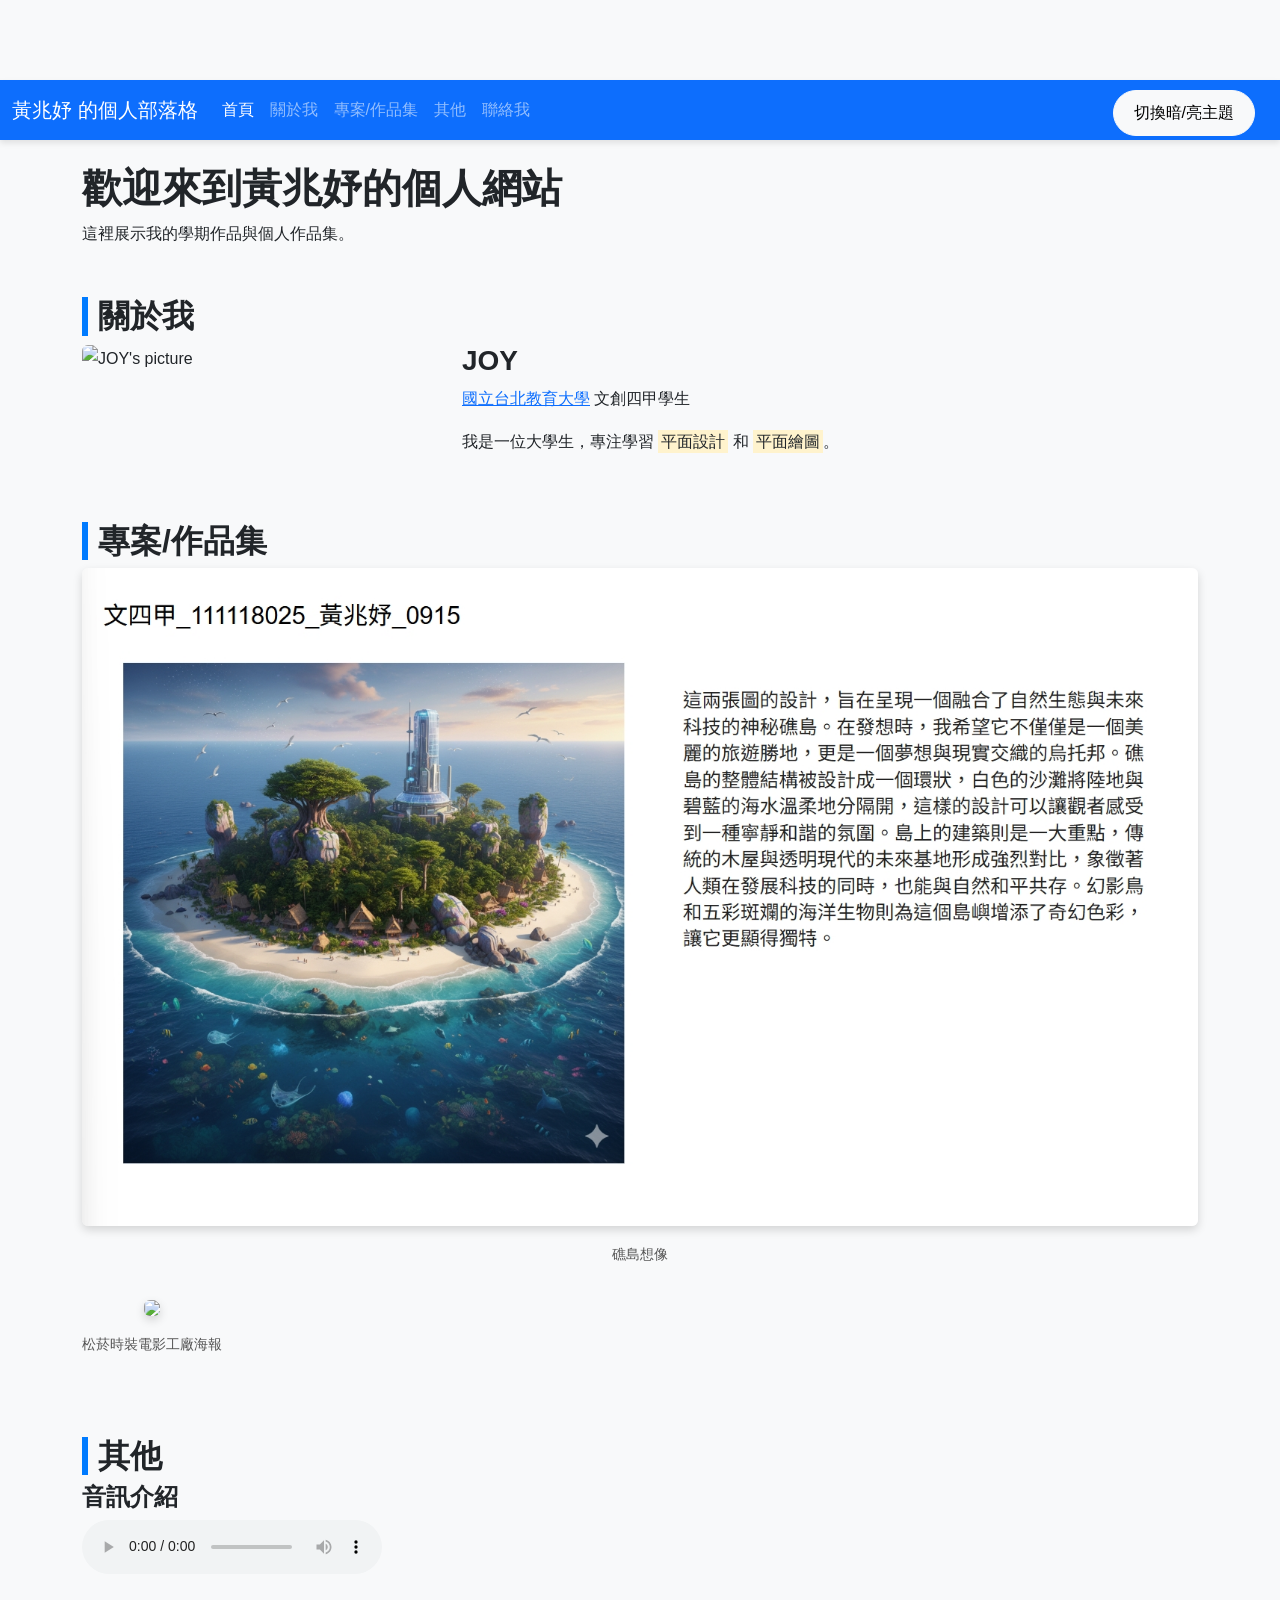
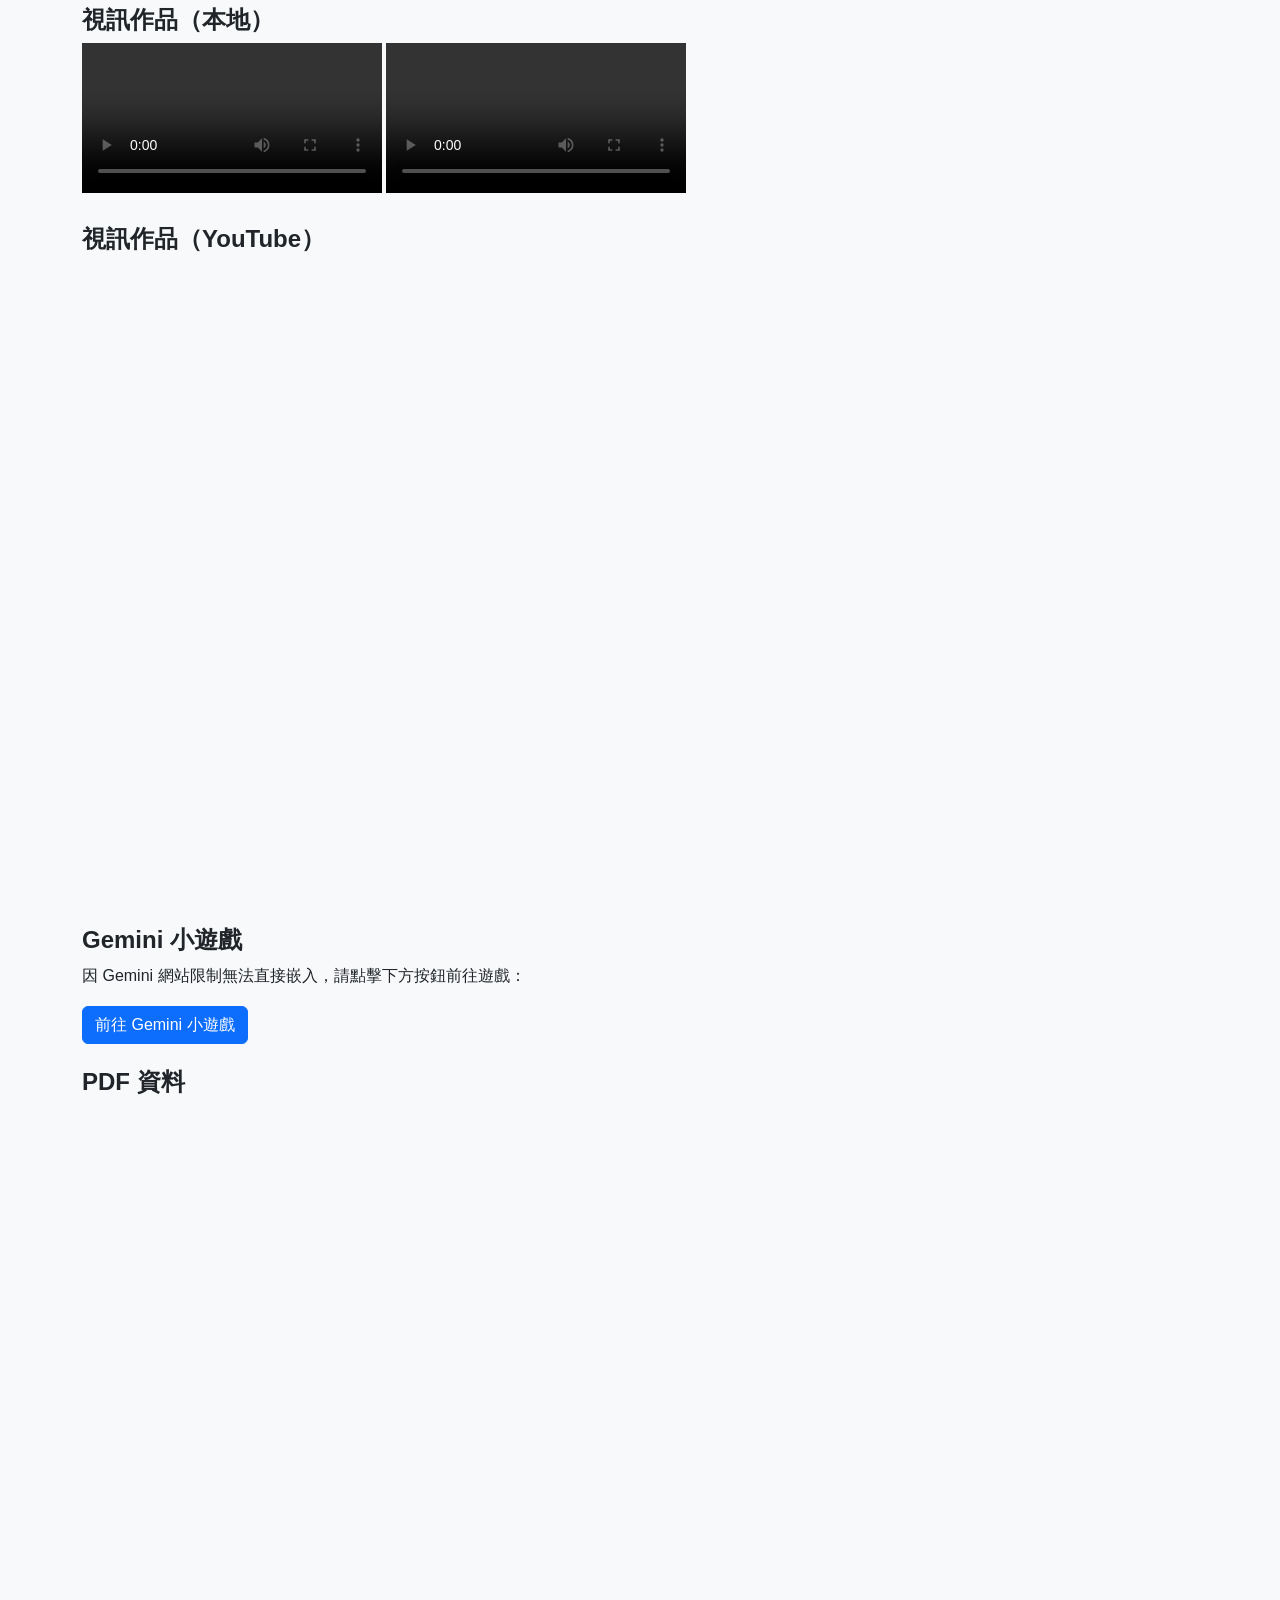
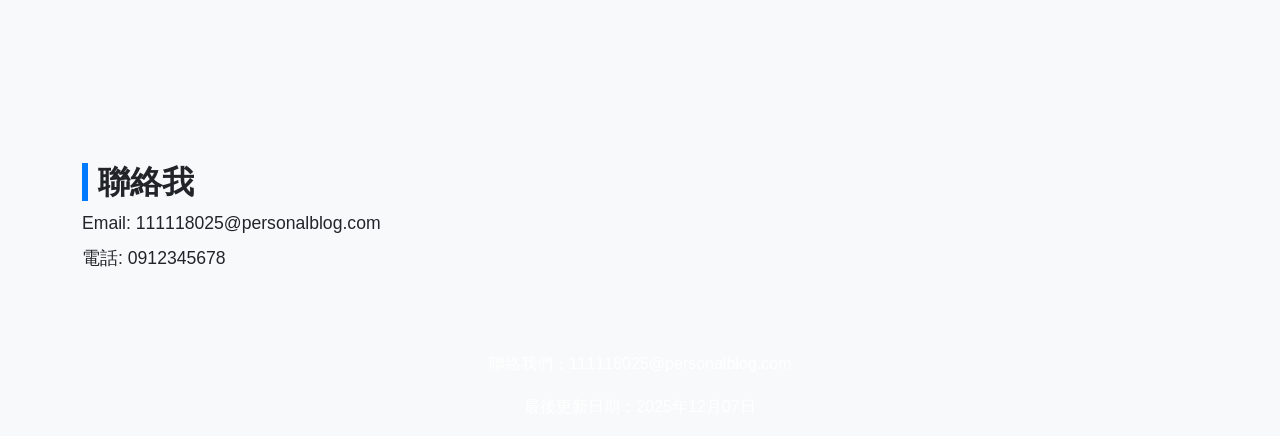
==== commit 6761a35a: "Update index.html" ====
--- a/index.html
+++ b/index.html
@@ -2,57 +2,36 @@
 <html lang="zh-TW">
 
 <head>
-    <meta charset="UTF-8" />
-    <meta name="viewport" content="width=device-width, initial-scale=1" />
-    <title>黃兆妤's Blog</title>
+  <meta charset="UTF-8" />
+  <meta name="viewport" content="width=device-width, initial-scale=1" />
+  <title>黃兆妤's Blog</title>
 
-    <!-- Bootstrap CSS -->
-    <link
-      href="https://cdn.jsdelivr.net/npm/bootstrap@5.3.0-alpha1/dist/css/bootstrap.min.css"
-      rel="stylesheet"
-    />
-    <link rel="stylesheet" href="css/styles.css" />
+  <!-- Bootstrap CSS -->
+  <link
+    href="https://cdn.jsdelivr.net/npm/bootstrap@5.3.0-alpha1/dist/css/bootstrap.min.css"
+    rel="stylesheet"
+  />
+  <link rel="stylesheet" href="css/styles.css" />
 
-    <!-- YouTube RWD 與遊戲容器 CSS -->
-    <style>
-      .video-container {
-        position: relative;
-        width: 100%;
-        max-width: 800px;
-        padding-top: 56.25%;
-        margin: 20px auto;
-      }
+  <!-- YouTube RWD CSS -->
+  <style>
+    .video-container {
+      position: relative;
+      width: 100%;
+      max-width: 800px;
+      padding-top: 56.25%;
+      margin: 20px auto;
+    }
 
-      .video-container iframe {
-        position: absolute;
-        top: 0;
-        left: 0;
-        width: 100%;
-        height: 100%;
-        border-radius: 8px;
-      }
-
-      .game-container {
-        position: relative;
-        width: 100%;
-        max-width: 640px;
-        padding-top: 56.25%; /* 16:9 */
-        margin: 20px auto;
-        border-radius: 8px;
-        overflow: hidden;
-        box-shadow: 0 4px 10px rgba(0, 0, 0, 0.1);
-      }
-
-      .game-container iframe {
-        position: absolute;
-        top: 0;
-        left: 0;
-        width: 100%;
-        height: 100%;
-        border: none;
-        display: block;
-      }
-    </style>
+    .video-container iframe {
+      position: absolute;
+      top: 0;
+      left: 0;
+      width: 100%;
+      height: 100%;
+      border-radius: 8px;
+    }
+  </style>
 </head>
 
 <body>
@@ -71,13 +50,9 @@
         </button>
         <div class="collapse navbar-collapse" id="navbarNav">
           <ul class="navbar-nav">
-            <li class="nav-item"><a class="nav-link active" href="#home"
-              >首頁</a
-            ></li>
+            <li class="nav-item"><a class="nav-link active" href="#home">首頁</a></li>
             <li class="nav-item"><a class="nav-link" href="#about">關於我</a></li>
-            <li class="nav-item">
-              <a class="nav-link" href="#portfolio">專案/作品集</a>
-            </li>
+            <li class="nav-item"><a class="nav-link" href="#portfolio">專案/作品集</a></li>
             <li class="nav-item"><a class="nav-link" href="#other">其他</a></li>
             <li class="nav-item"><a class="nav-link" href="#contact">聯絡我</a></li>
           </ul>
@@ -98,18 +73,13 @@
       <h2>關於我</h2>
       <div class="row">
         <div class="col-md-4">
-          <img
-            src="DSCF1033.JPG"
-            alt="JOY's picture"
-            class="img-fluid rounded"
-          />
+          <img src="DSCF1033.JPG" alt="JOY's picture" class="img-fluid rounded" />
         </div>
         <div class="col-md-8">
           <h3>JOY</h3>
           <p><a href="https://www.ntue.edu.tw/">國立台北教育大學</a> 文創四甲學生</p>
           <p>
-            我是一位大學生，專注學習 <mark>平面設計</mark> 和
-            <mark>平面繪圖</mark>。
+            我是一位大學生，專注學習 <mark>平面設計</mark> 和 <mark>平面繪圖</mark>。
           </p>
         </div>
       </div>
@@ -118,17 +88,11 @@
     <section id="portfolio" class="my-4">
       <h2>專案/作品集</h2>
       <figure class="figure">
-        <img
-          src="assets/images/jiaodao.jpg"
-          class="figure-img img-fluid rounded"
-        />
+        <img src="assets/images/jiaodao.jpg" class="figure-img img-fluid rounded" />
         <figcaption class="figure-caption">礁島想像</figcaption>
       </figure>
       <figure class="figure">
-        <img
-          src="assets/images/songyan-poster.jpg"
-          class="figure-img img-fluid rounded"
-        />
+        <img src="assets/images/songyan-poster.jpg" class="figure-img img-fluid rounded" />
         <figcaption class="figure-caption">松菸時裝電影工廠海報</figcaption>
       </figure>
     </section>
@@ -149,7 +113,7 @@
         <source src="assets/video/Rise Up and Shine.mp4" type="video/mp4" />
       </video>
 
-      <!-- ✅ YouTube 嵌入 -->
+      <!-- YouTube 嵌入 -->
       <h4 class="mt-4">視訊作品（YouTube）</h4>
       <div class="video-container">
         <iframe
@@ -160,14 +124,17 @@
         ></iframe>
       </div>
 
+      <!-- Gemini 小遊戲改成按鈕跳轉 -->
       <h4 class="mt-4">Gemini 小遊戲</h4>
-      <div class="game-container">
-        <iframe
-          src="https://gemini.google.com/share/60b15ab9d0ed"
-          allowfullscreen
-          scrolling="no"
-        ></iframe>
-      </div>
+      <p>因 Gemini 網站限制無法直接嵌入，請點擊下方按鈕前往遊戲：</p>
+      <a
+        href="https://gemini.google.com/share/60b15ab9d0ed"
+        target="_blank"
+        rel="noopener noreferrer"
+        class="btn btn-primary"
+      >
+        前往 Gemini 小遊戲
+      </a>
 
       <h4 class="mt-4">PDF 資料</h4>
       <iframe src="assets/images/chinese.pdf" width="100%" height="600px"></iframe>
